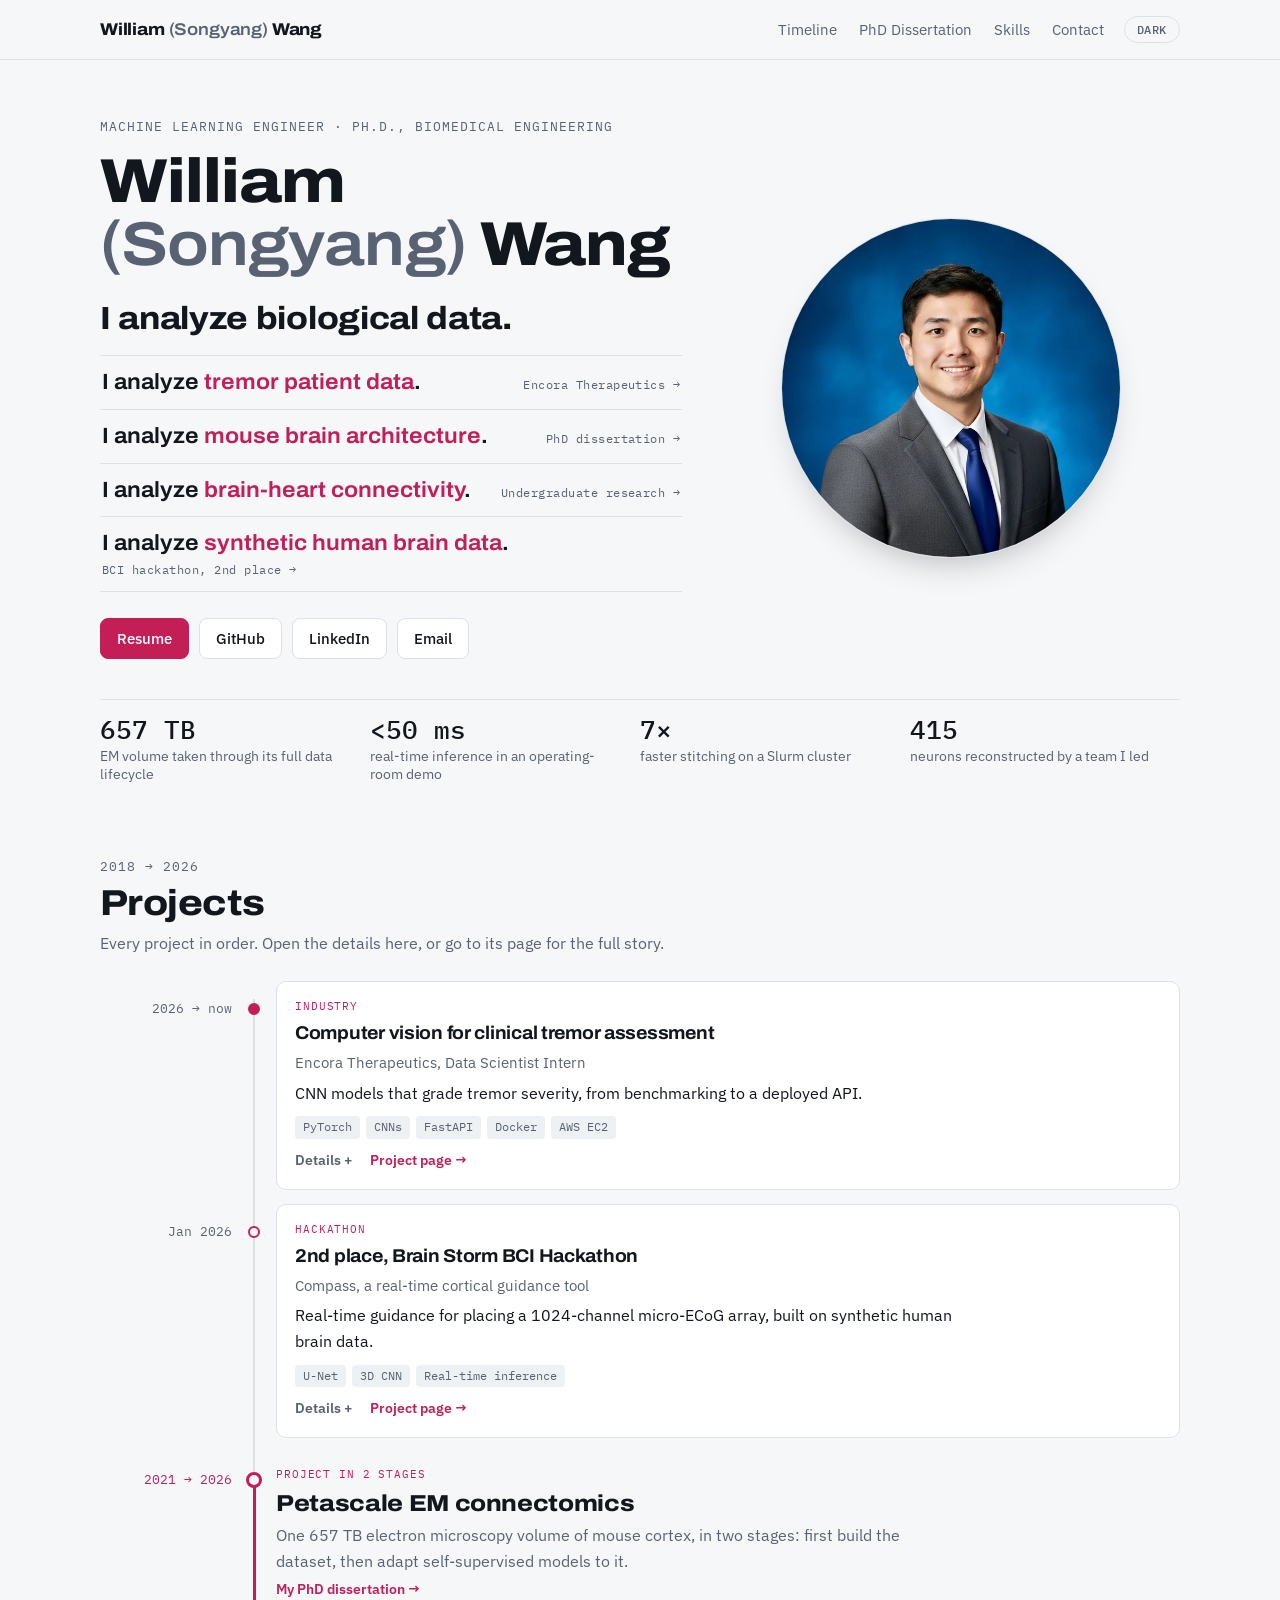
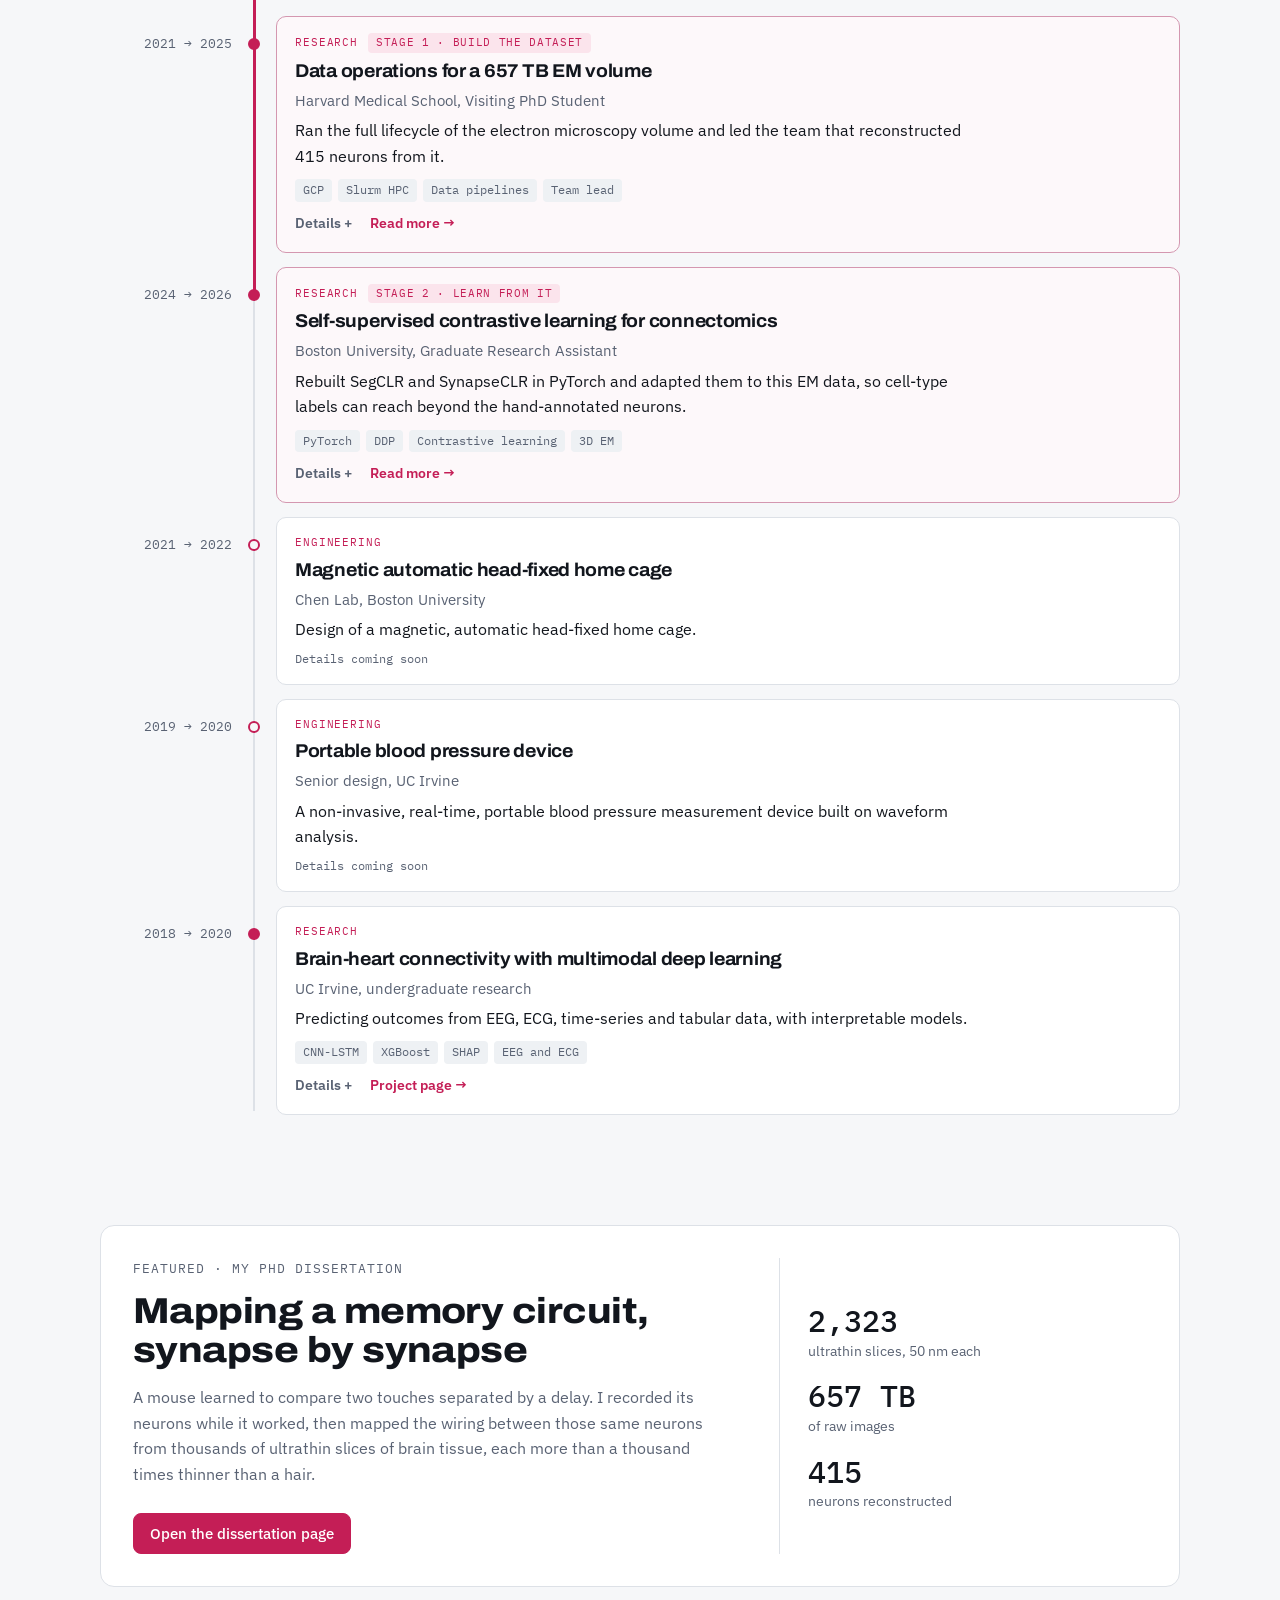
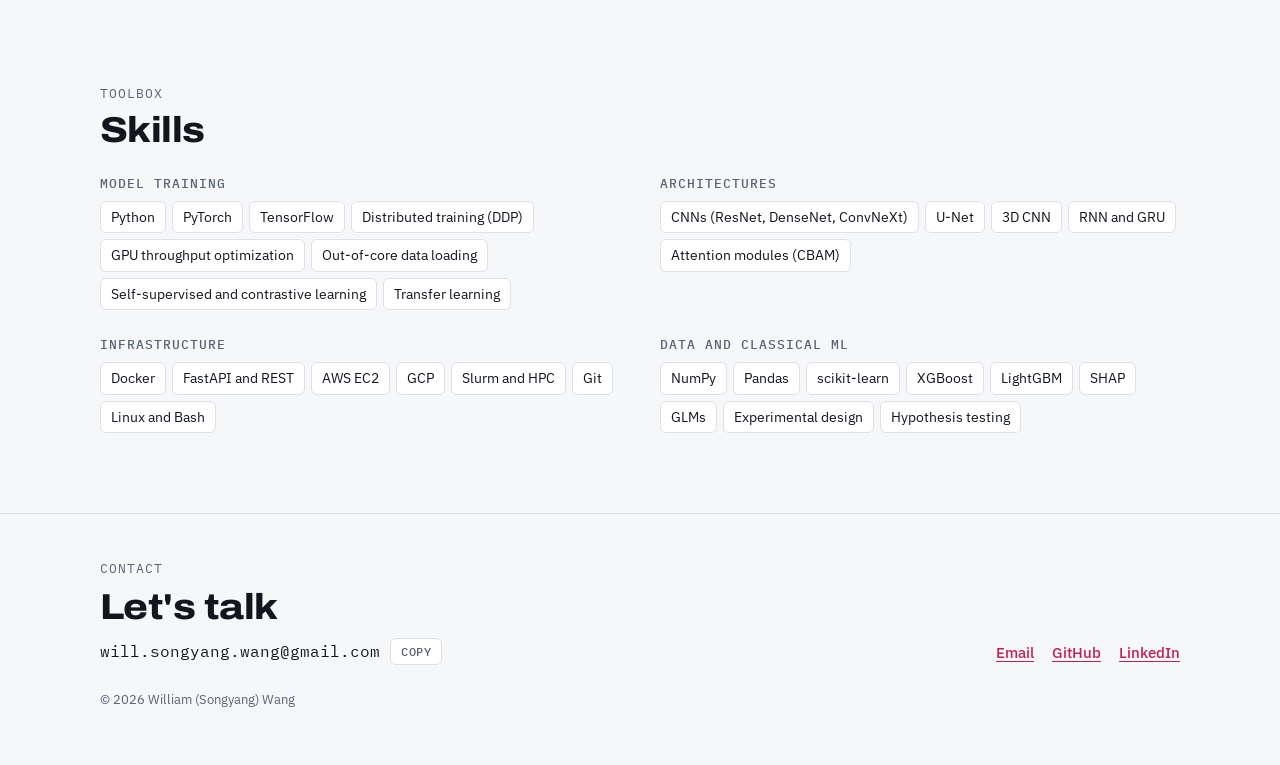
==== index.html @ 46ad692c "Project-first home page with a page for each project Drop education and positions from the timeline," ====
<!DOCTYPE html>
<html lang="en">
<head>
  <meta charset="utf-8">
  <meta name="viewport" content="width=device-width, initial-scale=1, viewport-fit=cover">
  <script async src="https://www.googletagmanager.com/gtag/js?id=G-CWNQJVRGQM"></script>
  <script>window.dataLayer = window.dataLayer || []; function gtag() { dataLayer.push(arguments); } gtag("js", new Date()); gtag("config", "G-CWNQJVRGQM");</script>
  <title>William (Songyang) Wang | Machine Learning Engineer</title>
  <meta name="description" content="Machine learning engineer with a Ph.D. in Biomedical Engineering. I analyze biological data: tremor patient data, mouse brain architecture, brain-heart connectivity and synthetic human brain data.">
  <link rel="canonical" href="https://songyang-w.github.io/">
  <link rel="icon" href="assets/favicon.svg" type="image/svg+xml">
  <meta name="theme-color" content="#f6f7f9" media="(prefers-color-scheme: light)">
  <meta name="theme-color" content="#0c0f14" media="(prefers-color-scheme: dark)">
  <meta property="og:type" content="website">
  <meta property="og:site_name" content="William (Songyang) Wang">
  <meta property="og:title" content="William (Songyang) Wang, Machine Learning Engineer">
  <meta property="og:description" content="I analyze biological data, from tremor patients and mouse brains to brain-heart signals and synthetic human brain recordings.">
  <meta property="og:url" content="https://songyang-w.github.io/">
  <meta property="og:image" content="https://songyang-w.github.io/assets/img/headshot-640.jpg">
  <meta property="og:image:alt" content="Portrait of William (Songyang) Wang">
  <meta name="twitter:card" content="summary">
  <link rel="preconnect" href="https://fonts.googleapis.com">
  <link rel="preconnect" href="https://fonts.gstatic.com" crossorigin>
  <link rel="stylesheet" href="https://fonts.googleapis.com/css2?family=Archivo:wdth,wght@100..125,500..800&family=IBM+Plex+Mono:wght@400;500&family=IBM+Plex+Sans:wght@400;500;600&display=swap">
  <link rel="stylesheet" href="assets/css/site.css">
  <script>try { var t = localStorage.getItem("theme"); if (t) document.documentElement.setAttribute("data-theme", t); } catch (e) {}</script>
</head>
<body>
  <a class="skip" href="#main">Skip to content</a>

  <header class="site-head">
    <div class="inner">
      <a class="logo" href="#top">William <span class="alt">(Songyang)</span> Wang</a>
      <nav class="nav" aria-label="Main">
        <a href="#timeline-section" class="optional">Timeline</a>
        <a href="dissertation/"><span class="long">PhD </span>Dissertation</a>
        <a href="#skills" class="optional">Skills</a>
        <a href="#contact" class="optional-xs">Contact</a>
        <button type="button" class="theme-btn" id="theme-toggle">Dark</button>
      </nav>
    </div>
  </header>

  <main id="main">
    <section class="hero inner" id="top" aria-labelledby="hero-name">
      <div class="hero-text">
        <p class="eyebrow">Machine learning engineer · Ph.D., Biomedical Engineering</p>
        <h1 id="hero-name">William <span class="paren">(Songyang)</span> Wang</h1>
        <p class="lead-in">I analyze biological data.</p>
        <ul class="analyze" aria-label="What I analyze, with a page for each">
          <li><a href="projects/tremor/"><span class="an-line">I analyze <em>tremor patient data</em>.</span><span class="an-where">Encora Therapeutics</span></a></li>
          <li><a href="dissertation/"><span class="an-line">I analyze <em>mouse brain architecture</em>.</span><span class="an-where">PhD dissertation</span></a></li>
          <li><a href="projects/brain-heart/"><span class="an-line">I analyze <em>brain-heart connectivity</em>.</span><span class="an-where">Undergraduate research</span></a></li>
          <li><a href="projects/bci-compass/"><span class="an-line">I analyze <em>synthetic human brain data</em>.</span><span class="an-where">BCI hackathon, 2nd place</span></a></li>
        </ul>
        <div class="actions">
          <a class="btn primary" href="assets/William-Songyang-Wang-Resume.pdf" target="_blank" rel="noopener">Resume</a>
          <a class="btn" href="https://github.com/Songyang-W" target="_blank" rel="noopener">GitHub</a>
          <a class="btn" href="https://www.linkedin.com/in/williamsywang" target="_blank" rel="noopener">LinkedIn</a>
          <a class="btn" href="#contact">Email</a>
        </div>
      </div>
      <figure class="portrait">
        <picture>
          <source type="image/webp" srcset="assets/img/headshot-320.webp 320w, assets/img/headshot-640.webp 640w" sizes="(max-width: 860px) 132px, 340px">
          <img src="assets/img/headshot-640.jpg" srcset="assets/img/headshot-320.jpg 320w, assets/img/headshot-640.jpg 640w" sizes="(max-width: 860px) 132px, 340px" width="640" height="640" alt="Portrait of William (Songyang) Wang">
        </picture>
      </figure>
    </section>

    <section class="stats-band inner" aria-label="Highlights">
      <div class="proof">
        <div><span class="value">657 TB</span><span class="label">EM volume taken through its full data lifecycle</span></div>
        <div><span class="value">&lt;50 ms</span><span class="label">real-time inference in an operating-room demo</span></div>
        <div><span class="value">7×</span><span class="label">faster stitching on a Slurm cluster</span></div>
        <div><span class="value">415</span><span class="label">neurons reconstructed by a team I led</span></div>
      </div>
    </section>

    <section class="band inner" id="timeline-section" aria-labelledby="timeline-title">
      <div class="section-head">
        <p class="eyebrow">2018 → 2026</p>
        <h2 id="timeline-title">Projects</h2>
        <p>Every project in order. Open the details here, or go to its page for the full story.</p>
      </div>
      <ol class="tl" id="timeline"></ol>
      <noscript><p>The timeline needs JavaScript. My <a href="assets/William-Songyang-Wang-Resume.pdf">resume</a> has the same information.</p></noscript>
    </section>

    <section class="band inner" id="featured" aria-labelledby="featured-title">
      <div class="feature">
        <div class="feature-text">
          <p class="eyebrow">Featured · My PhD dissertation</p>
          <h2 id="featured-title">Mapping a memory circuit, synapse by synapse</h2>
          <p>A mouse learned to compare two touches separated by a delay. I recorded its neurons while it worked, then mapped the wiring between those same neurons from thousands of ultrathin slices of brain tissue, each more than a thousand times thinner than a hair.</p>
          <div class="actions">
            <a class="btn primary" href="dissertation/">Open the dissertation page</a>
          </div>
        </div>
        <div class="feature-stats">
          <p><b>2,323</b>ultrathin slices, 50 nm each</p>
          <p><b>657 TB</b>of raw images</p>
          <p><b>415</b>neurons reconstructed</p>
        </div>
      </div>
    </section>

    <section class="band inner" id="skills" aria-labelledby="skills-title">
      <div class="section-head">
        <p class="eyebrow">Toolbox</p>
        <h2 id="skills-title">Skills</h2>
      </div>
      <div class="skills">
        <div>
          <h3>Model training</h3>
          <ul>
            <li>Python</li><li>PyTorch</li><li>TensorFlow</li><li>Distributed training (DDP)</li><li>GPU throughput optimization</li>
            <li>Out-of-core data loading</li><li>Self-supervised and contrastive learning</li><li>Transfer learning</li>
          </ul>
        </div>
        <div>
          <h3>Architectures</h3>
          <ul>
            <li>CNNs (ResNet, DenseNet, ConvNeXt)</li><li>U-Net</li><li>3D CNN</li><li>RNN and GRU</li><li>Attention modules (CBAM)</li>
          </ul>
        </div>
        <div>
          <h3>Infrastructure</h3>
          <ul>
            <li>Docker</li><li>FastAPI and REST</li><li>AWS EC2</li><li>GCP</li><li>Slurm and HPC</li><li>Git</li><li>Linux and Bash</li>
          </ul>
        </div>
        <div>
          <h3>Data and classical ML</h3>
          <ul>
            <li>NumPy</li><li>Pandas</li><li>scikit-learn</li><li>XGBoost</li><li>LightGBM</li><li>SHAP</li><li>GLMs</li>
            <li>Experimental design</li><li>Hypothesis testing</li>
          </ul>
        </div>
      </div>
    </section>
  </main>

  <footer class="site-foot" id="contact">
    <div class="inner">
      <div class="contact">
        <p class="eyebrow">Contact</p>
        <h2>Let's talk</h2>
        <div class="email-row">
          <span class="email" id="email-address">will.songyang.wang@gmail.com</span>
          <button type="button" class="copy-btn" data-copy="email-address">Copy</button>
          <span class="sr-only" role="status" id="copy-status"></span>
        </div>
      </div>
      <div class="foot-links">
        <a href="mailto:will.songyang.wang@gmail.com">Email</a>
        <a href="https://github.com/Songyang-W" target="_blank" rel="noopener">GitHub</a>
        <a href="https://www.linkedin.com/in/williamsywang" target="_blank" rel="noopener">LinkedIn</a>
      </div>
      <p class="fine">© 2026 William (Songyang) Wang</p>
    </div>
  </footer>

  <script src="data/timeline.js"></script>
  <script src="assets/js/site.js"></script>
  <script src="assets/js/timeline.js"></script>
</body>
</html>
---- assets/css/site.css ----
/* Layout: left-aligned hero (headshot on the home page, a live neuron on the dissertation page), a two-lane
   timeline on a central year axis (where I studied and worked | what I built), then featured work, skills and
   contact. One accent: the red of the RCaMP calcium indicator used in the dissertation. Light by default. */
:root {
  --bg: #f6f7f9;
  --surface: #ffffff;
  --surface-2: #eef1f4;
  --ink: #12161d;
  --muted: #596273;
  --line: #dde1e7;
  --accent: #c41e56;
  --on-accent: #ffffff;
  --accent-soft: #fbe4ec;
  --bar: #848f9e;
  --f-display: "Archivo", "Helvetica Neue", Arial, sans-serif;
  --f-body: "IBM Plex Sans", "Segoe UI", Roboto, Arial, sans-serif;
  --f-mono: "IBM Plex Mono", ui-monospace, Menlo, Consolas, monospace;
  --maxw: 1120px;
  --radius: 10px;
}
@media (prefers-color-scheme: dark) {
  :root:not([data-theme="light"]) {
    --bg: #0c0f14; --surface: #141921; --surface-2: #1b212a; --ink: #e6e9ee; --muted: #9aa3b0;
    --line: #262d37; --accent: #ff5a8c; --on-accent: #16070d; --accent-soft: #3a1424; --bar: #5d6878;
    color-scheme: dark;
  }
}
:root[data-theme="dark"] {
  --bg: #0c0f14; --surface: #141921; --surface-2: #1b212a; --ink: #e6e9ee; --muted: #9aa3b0;
  --line: #262d37; --accent: #ff5a8c; --on-accent: #16070d; --accent-soft: #3a1424; --bar: #5d6878;
  color-scheme: dark;
}

*, *::before, *::after { box-sizing: border-box; }
html { scroll-behavior: smooth; }
@media (prefers-reduced-motion: reduce) { html { scroll-behavior: auto; } }
body {
  margin: 0; background: var(--bg); color: var(--ink);
  font-family: var(--f-body); font-size: 16px; line-height: 1.6;
  -webkit-font-smoothing: antialiased;
}
body::before {
  content: ""; position: fixed; inset: 0 0 auto; height: env(safe-area-inset-top, 0px);
  background: var(--bg); z-index: 11;
}
img { max-width: 100%; }
a { color: var(--accent); text-underline-offset: 3px; }
:focus-visible { outline: 2px solid var(--accent); outline-offset: 3px; border-radius: 4px; }
[hidden] { display: none !important; }

.inner {
  max-width: var(--maxw); margin: 0 auto;
  padding-left: max(20px, env(safe-area-inset-left, 0px));
  padding-right: max(20px, env(safe-area-inset-right, 0px));
}
.skip { position: absolute; left: -9999px; top: 0; }
.skip:focus { left: 16px; top: 16px; z-index: 30; background: var(--surface); padding: 8px 12px; border-radius: 6px; }
.sr-only { position: absolute; width: 1px; height: 1px; padding: 0; margin: -1px; overflow: hidden; clip: rect(0 0 0 0); white-space: nowrap; border: 0; }

/* type */
.eyebrow {
  font-family: var(--f-mono); font-size: 12.5px; letter-spacing: 0.08em;
  text-transform: uppercase; color: var(--muted); margin: 0;
}
h1, h2, h3, h4 { font-family: var(--f-display); font-stretch: 112%; letter-spacing: -0.015em; text-wrap: balance; margin: 0; }
h1 { font-size: clamp(38px, 6.2vw, 62px); line-height: 1.02; font-weight: 800; }
h1 .paren { color: var(--muted); font-weight: 650; }
h2 { font-size: clamp(26px, 3.6vw, 36px); font-weight: 780; line-height: 1.1; }
p { margin: 0; }

/* header */
.site-head {
  position: sticky; top: env(safe-area-inset-top, 0px); z-index: 10;
  background: var(--bg);
  background: color-mix(in srgb, var(--bg) 88%, transparent);
  -webkit-backdrop-filter: blur(8px); backdrop-filter: blur(8px);
  border-bottom: 1px solid var(--line);
}
.site-head .inner { display: flex; align-items: center; justify-content: space-between; gap: 16px; padding-block: 12px; }
.logo {
  font-family: var(--f-display); font-weight: 760; font-stretch: 110%; font-size: 17px;
  color: var(--ink); text-decoration: none; letter-spacing: -0.01em; white-space: nowrap;
}
.logo .alt { color: var(--muted); font-weight: 600; }
.nav { display: flex; align-items: center; gap: 2px; }
.nav a { color: var(--muted); text-decoration: none; font-size: 14.5px; padding: 6px 10px; border-radius: 6px; white-space: nowrap; }
.nav a:hover { color: var(--ink); background: var(--surface-2); }
.nav a[aria-current="page"] { color: var(--ink); font-weight: 600; }
.theme-btn {
  font: 500 12px var(--f-mono); letter-spacing: 0.05em; text-transform: uppercase;
  color: var(--muted); background: transparent; border: 1px solid var(--line);
  border-radius: 999px; padding: 5px 12px; margin-left: 8px; cursor: pointer;
}
.theme-btn:hover { color: var(--ink); border-color: var(--muted); }
@media (max-width: 760px) {
  .nav a.optional, .logo .alt { display: none; }
}
@media (max-width: 480px) {
  .site-head .inner { gap: 8px; }
  .logo { font-size: 15px; }
  .nav a { padding: 6px 6px; }
  .nav .long { display: none; }
  .theme-btn { margin-left: 4px; padding: 5px 8px; }
}
@media (max-width: 400px) {
  .nav a.optional-xs { display: none; }
}

/* hero */
.hero {
  display: grid; grid-template-columns: minmax(0, 1.12fr) minmax(0, 0.88fr);
  gap: 40px; align-items: center; padding-block: 56px 32px;
}
.hero-text { display: flex; flex-direction: column; gap: 14px; min-width: 0; }
.pitch { font-size: clamp(17px, 2vw, 19.5px); color: var(--muted); max-width: 46ch; margin-top: 4px; }
.official { font-size: 15px; color: var(--muted); max-width: 60ch; border-left: 2px solid var(--line); padding-left: 12px; }
.official em { color: var(--ink); font-style: italic; }
.actions { display: flex; flex-wrap: wrap; gap: 10px; margin-top: 12px; align-items: center; }
.btn {
  display: inline-flex; align-items: center; gap: 8px; font: 500 15px var(--f-body);
  text-decoration: none; padding: 10px 16px; border-radius: 8px; cursor: pointer;
  border: 1px solid var(--line); color: var(--ink); background: var(--surface);
}
.btn:hover { border-color: var(--ink); }
.btn.primary { background: var(--accent); border-color: var(--accent); color: var(--on-accent); }
.btn.primary:hover { filter: brightness(1.06); }
.proof {
  display: grid; grid-template-columns: repeat(4, minmax(0, 1fr));
  margin-top: 26px; border-top: 1px solid var(--line);
}
.proof div { padding: 14px 14px 0 0; display: flex; flex-direction: column; gap: 2px; }
.proof .value { font-family: var(--f-mono); font-size: 26px; font-weight: 500; font-variant-numeric: tabular-nums; line-height: 1.2; white-space: nowrap; }
.proof .label { font-size: 13.5px; color: var(--muted); line-height: 1.35; }
@media (max-width: 560px), (min-width: 861px) and (max-width: 1000px) {
  .proof { grid-template-columns: repeat(2, minmax(0, 1fr)); row-gap: 6px; }
}

.portrait { margin: 0; justify-self: center; width: min(100%, 340px); }
.portrait img {
  display: block; width: 100%; height: auto; aspect-ratio: 1; object-fit: cover; border-radius: 50%;
  border: 1px solid var(--line); box-shadow: 0 18px 40px -24px rgb(18 22 29 / 0.45);
}

.hero-visual { margin: 0; min-width: 0; position: relative; }
.hero-visual canvas {
  display: block; width: 100%; aspect-ratio: 4 / 5; max-height: 560px;
  cursor: grab; touch-action: pan-y; border-radius: var(--radius);
}
.hero-visual canvas:active { cursor: grabbing; }
.hero-visual figcaption { font-family: var(--f-mono); font-size: 12px; color: var(--muted); margin-top: 6px; }
.motion-btn {
  position: absolute; top: 8px; right: 8px; font: 500 11.5px var(--f-mono); letter-spacing: 0.05em; text-transform: uppercase;
  color: var(--muted); background: var(--surface); border: 1px solid var(--line); border-radius: 999px; padding: 4px 10px; cursor: pointer;
}
.motion-btn:hover { color: var(--ink); border-color: var(--muted); }

@media (max-width: 860px) {
  .hero { grid-template-columns: minmax(0, 1fr); padding-block: 28px 16px; gap: 16px; }
  .portrait { order: -1; justify-self: start; width: 132px; }
  .hero-visual canvas { aspect-ratio: 16 / 11; max-height: 340px; }
}

/* sections */
.band { padding-block: 48px; }
section { scroll-margin-top: 72px; }
.section-head { display: flex; flex-direction: column; gap: 8px; margin-bottom: 24px; }
.section-head p:not(.eyebrow) { color: var(--muted); max-width: 64ch; }
.soon { font-family: var(--f-mono); font-size: 11px; padding: 2px 9px; border-radius: 999px; background: var(--accent-soft); color: var(--accent); white-space: nowrap; }

/* project timeline: year column, rail, cards */
.tl { list-style: none; margin: 8px 0 0; padding: 0; position: relative; }
.tl::before { content: ""; position: absolute; left: 154px; top: 18px; bottom: 18px; width: 2px; margin-left: -1px; background: var(--line); }
.tl-item { display: grid; grid-template-columns: 132px 28px minmax(0, 1fr); column-gap: 8px; }
.tl-when { font-family: var(--f-mono); font-size: 13px; color: var(--muted); text-align: right; padding-top: 18px; white-space: nowrap; font-variant-numeric: tabular-nums; }
.tl-rail { position: relative; }
.tl-node { position: absolute; z-index: 1; left: 50%; top: 22px; width: 12px; height: 12px; margin-left: -6px; border-radius: 50%; background: var(--bg); border: 2px solid var(--accent); }
.tl-item[data-cat="research"] .tl-node, .tl-item[data-cat="industry"] .tl-node { background: var(--accent); }
.tl-card { background: var(--surface); border: 1px solid var(--line); border-radius: var(--radius); padding: 16px 18px; margin-bottom: 14px; display: flex; flex-direction: column; gap: 6px; min-width: 0; }
.tl-top { display: flex; flex-wrap: wrap; align-items: baseline; gap: 4px 10px; }
.tl-cat { font-family: var(--f-mono); font-size: 11px; letter-spacing: 0.08em; text-transform: uppercase; color: var(--accent); }
.tl-title { font-size: 18.5px; font-weight: 700; font-stretch: 105%; line-height: 1.3; }
.tl-title a, .tl-group-body h3 a { color: inherit; text-decoration: none; }
.tl-title a:hover, .tl-group-body h3 a:hover { color: var(--accent); text-decoration: underline; }
.tl-org { color: var(--muted); font-size: 14.5px; }
.tl-sum { max-width: 68ch; }
.tags { display: flex; flex-wrap: wrap; gap: 6px; margin: 4px 0 0; padding: 0; list-style: none; }
.tags li { font-family: var(--f-mono); font-size: 11.5px; padding: 2px 8px; border-radius: 4px; background: var(--surface-2); color: var(--muted); }
.tl-actions { display: flex; flex-wrap: wrap; align-items: center; gap: 6px 18px; margin-top: 2px; }
.tl-more { font: 600 13.5px var(--f-body); color: var(--muted); background: none; border: 0; padding: 4px 0; cursor: pointer; }
.tl-more:hover { color: var(--ink); }
.tl-more::after { content: " +"; }
.tl-more[aria-expanded="true"]::after { content: " −"; }
.tl-page { font: 600 13.5px var(--f-body); color: var(--accent); text-decoration: none; }
.tl-page::after { content: " →"; }
.tl-page:hover { text-decoration: underline; }
.tl-details { border-top: 1px solid var(--line); margin-top: 4px; padding-top: 12px; }
.tl-details ul { margin: 0; padding-left: 18px; display: flex; flex-direction: column; gap: 6px; font-size: 15px; max-width: 72ch; }
.tl-draft { font-family: var(--f-mono); font-size: 12px; color: var(--muted); }

/* a project told in stages: heading row, accent rail through its stages, tinted stage cards */
.tl-group-head .tl-when { color: var(--accent); }
.tl-item .tl-node.is-group { width: 16px; height: 16px; margin-left: -8px; top: 20px; background: var(--bg); border: 3px solid var(--accent); }
.tl-group-head .tl-rail::before, .tl-item.in-group .tl-rail::before {
  content: ""; position: absolute; left: 50%; top: 0; bottom: 0; width: 3px; margin-left: -1.5px; background: var(--accent);
}
.tl-group-head .tl-rail::before { top: 28px; }
.tl-item.group-last .tl-rail::before { bottom: calc(100% - 28px); }
.tl-group-body { display: flex; flex-direction: column; gap: 6px; padding-block: 14px 18px; min-width: 0; }
.tl-group-body h3 { font-size: 23px; font-weight: 780; line-height: 1.2; }
.tl-group-body p { color: var(--muted); max-width: 64ch; }
.tl-group-body .tl-page { align-self: flex-start; }
.tl-item.in-group .tl-card {
  border-color: var(--accent);
  border-color: color-mix(in srgb, var(--accent) 38%, var(--line));
  background: color-mix(in srgb, var(--accent) 3%, var(--surface));
}
.tl-stage { font-family: var(--f-mono); font-size: 11px; letter-spacing: 0.06em; text-transform: uppercase; color: var(--accent); background: var(--accent-soft); padding: 1px 8px; border-radius: 4px; }

@media (max-width: 640px) {
  .tl::before { left: 10px; }
  .tl .tl-item { grid-template-columns: 20px minmax(0, 1fr); column-gap: 12px; }
  .tl-when { grid-column: 2; grid-row: 1; text-align: left; padding-top: 0; }
  .tl-rail { grid-column: 1; grid-row: 1 / span 2; }
  .tl-card, .tl-body { grid-column: 2; grid-row: 2; margin-top: 6px; }
  .tl-node { top: 5px; }
  .tl-item .tl-node.is-group { top: 3px; }
  .tl-group-head .tl-rail::before { top: 11px; }
  .tl-item.group-last .tl-rail::before { bottom: calc(100% - 11px); }
  .tl-group-body { padding-top: 0; }
}

/* featured card */
.feature {
  display: grid; grid-template-columns: minmax(0, 1.25fr) minmax(0, 0.75fr); gap: 32px;
  background: var(--surface); border: 1px solid var(--line); border-radius: 14px; padding: 32px;
}
.feature-text { display: flex; flex-direction: column; gap: 14px; min-width: 0; }
.feature-text p:not(.eyebrow) { color: var(--muted); max-width: 58ch; }
.feature-stats { display: flex; flex-direction: column; justify-content: center; gap: 16px; border-left: 1px solid var(--line); padding-left: 28px; }
.feature-stats p { color: var(--muted); font-size: 14px; line-height: 1.35; }
.feature-stats b { display: block; font-family: var(--f-mono); font-size: 30px; font-weight: 500; color: var(--ink); font-variant-numeric: tabular-nums; }
@media (max-width: 760px) {
  .feature { grid-template-columns: minmax(0, 1fr); padding: 22px; gap: 20px; }
  .feature-stats { border-left: 0; padding-left: 0; border-top: 1px solid var(--line); padding-top: 18px; flex-direction: row; flex-wrap: wrap; gap: 16px 28px; }
}

/* skills */
.skills { display: grid; grid-template-columns: repeat(2, minmax(0, 1fr)); gap: 26px 40px; }
.skills h3 { font: 500 12.5px var(--f-mono); letter-spacing: 0.08em; text-transform: uppercase; color: var(--muted); margin-bottom: 10px; }
.skills ul { list-style: none; padding: 0; margin: 0; display: flex; flex-wrap: wrap; gap: 6px; }
.skills li { font-size: 14px; padding: 4px 10px; border: 1px solid var(--line); border-radius: 6px; background: var(--surface); }
@media (max-width: 700px) { .skills { grid-template-columns: minmax(0, 1fr); } }

/* dissertation page */
.prose { display: flex; flex-direction: column; gap: 14px; max-width: 68ch; }
.prose p { color: var(--ink); }
.ladder { background: var(--surface); border: 1px solid var(--line); border-radius: var(--radius); padding: 20px; display: flex; flex-direction: column; gap: 10px; margin: 24px 0 0; }
.rung { display: grid; grid-template-columns: 150px minmax(0, 1fr) 112px; gap: 12px; align-items: center; font-size: 14.5px; }
.rung .lab { line-height: 1.25; }
.rung .lab small { display: block; color: var(--muted); font-size: 12px; }
.track { height: 12px; background: var(--bg); border-radius: 3px; position: relative; overflow: hidden; }
.fill { position: absolute; inset: 0 auto 0 0; background: var(--bar); border-radius: 3px; }
.rung.mapped .fill { background: var(--accent); }
.rung .val { font-family: var(--f-mono); font-size: 13px; text-align: right; font-variant-numeric: tabular-nums; }
.axis { display: grid; grid-template-columns: 150px minmax(0, 1fr) 112px; gap: 12px; font-family: var(--f-mono); font-size: 11px; color: var(--muted); }
.axis .ticks { position: relative; height: 15px; }
.axis .ticks span { position: absolute; top: 0; transform: translateX(-50%); white-space: nowrap; }
.axis .ticks span:first-child { transform: none; }
.axis .ticks span:last-child { transform: translateX(-100%); }
.ladder-note { font-size: 13.5px; color: var(--muted); }
.ladder-note b { color: var(--accent); font-weight: 600; }
@media (max-width: 560px) {
  .rung, .axis { grid-template-columns: 92px minmax(0, 1fr) 80px; gap: 8px; font-size: 13px; }
  .axis { font-size: 11px; }
  .axis .ticks .minor { display: none; }
}
.compare { display: grid; grid-template-columns: repeat(2, minmax(0, 1fr)); gap: 12px; margin-top: 12px; }
.compare div { background: var(--surface); border: 1px solid var(--line); border-radius: var(--radius); padding: 16px 18px; display: flex; flex-direction: column; gap: 6px; }
.compare div.mine { border-color: var(--accent); }
.compare h3 { font-size: 17px; }
.compare p { color: var(--muted); font-size: 15px; }
@media (max-width: 700px) { .compare { grid-template-columns: minmax(0, 1fr); } }
.nums { display: grid; grid-template-columns: repeat(3, minmax(0, 1fr)); gap: 1px; background: var(--line); border: 1px solid var(--line); border-radius: var(--radius); overflow: hidden; }
.nums div { background: var(--surface); padding: 18px 20px; display: flex; flex-direction: column; gap: 4px; }
.nums b { font-family: var(--f-mono); font-size: 28px; font-weight: 500; font-variant-numeric: tabular-nums; line-height: 1.15; }
.nums span { font-size: 14px; color: var(--muted); line-height: 1.4; }
@media (max-width: 700px) { .nums { grid-template-columns: repeat(2, minmax(0, 1fr)); } }
.parts { display: grid; grid-template-columns: repeat(3, minmax(0, 1fr)); gap: 14px; }
.parts article { background: var(--surface); border: 1px solid var(--line); border-radius: var(--radius); padding: 20px; display: flex; flex-direction: column; gap: 10px; min-width: 0; }
.parts .step { font: 500 12px var(--f-mono); color: var(--accent); letter-spacing: 0.06em; text-transform: uppercase; }
.parts h3 { font-size: 20px; }
.parts p { color: var(--muted); font-size: 15px; }
.parts .soon { align-self: flex-start; margin-top: auto; }
@media (max-width: 860px) { .parts { grid-template-columns: minmax(0, 1fr); } }
.sources { font-size: 12.5px; color: var(--muted); margin-top: 14px; }
.cite { font-family: var(--f-mono); font-size: 13.5px; background: var(--surface); border: 1px solid var(--line); border-radius: var(--radius); padding: 14px 16px; overflow-wrap: anywhere; }

/* home hero: what I analyze, each line leads to its project page */
.lead-in { font-family: var(--f-display); font-stretch: 110%; font-weight: 760; font-size: clamp(24px, 3.2vw, 32px); line-height: 1.15; letter-spacing: -0.01em; margin-top: 10px; }
.analyze { list-style: none; margin: 4px 0 0; padding: 0; border-top: 1px solid var(--line); }
.analyze a {
  display: flex; flex-wrap: wrap; align-items: baseline; justify-content: space-between; gap: 2px 16px;
  padding: 12px 2px; border-bottom: 1px solid var(--line); color: var(--ink); text-decoration: none;
}
.an-line { font-family: var(--f-display); font-stretch: 106%; font-weight: 650; font-size: clamp(18px, 2.2vw, 22px); line-height: 1.3; }
.an-line em { font-style: normal; color: var(--accent); }
.an-where { font-family: var(--f-mono); font-size: 12px; letter-spacing: 0.04em; color: var(--muted); white-space: nowrap; }
.an-where::after { content: "\00a0→"; display: inline-block; transition: transform 0.15s ease; }
.analyze a:hover .an-line { text-decoration: underline; text-decoration-color: var(--accent); text-underline-offset: 4px; }
.analyze a:hover .an-where { color: var(--accent); }
.analyze a:hover .an-where::after { transform: translateX(3px); }
@media (prefers-reduced-motion: reduce) { .an-where::after { transition: none; } }
.stats-band { padding-block: 8px 24px; }
.stats-band .proof { margin-top: 0; }

/* project pages */
.crumbs { font-family: var(--f-mono); font-size: 12.5px; color: var(--muted); }
.crumbs a { color: var(--muted); }
.project-hero { display: flex; flex-direction: column; gap: 14px; padding-block: 48px 8px; }
.project-hero > * { max-width: 860px; }
.project-hero h1 { font-size: clamp(32px, 5vw, 50px); line-height: 1.06; }
.facts { display: grid; grid-template-columns: repeat(4, minmax(0, 1fr)); gap: 1px; background: var(--line); border: 1px solid var(--line); border-radius: var(--radius); overflow: hidden; margin: 10px 0 0; }
.facts div { background: var(--surface); padding: 14px 16px; display: flex; flex-direction: column; gap: 2px; min-width: 0; }
.facts dt { font: 500 11.5px var(--f-mono); letter-spacing: 0.08em; text-transform: uppercase; color: var(--muted); }
.facts dd { margin: 0; font-size: 15px; font-weight: 500; }
@media (max-width: 760px) { .facts { grid-template-columns: repeat(2, minmax(0, 1fr)); } }
.built { list-style: none; margin: 0; padding: 0; display: grid; grid-template-columns: repeat(2, minmax(0, 1fr)); gap: 12px; }
.built li { background: var(--surface); border: 1px solid var(--line); border-radius: var(--radius); padding: 16px 18px; display: flex; flex-direction: column; gap: 6px; min-width: 0; }
.built h3 { font-size: 17px; font-stretch: 105%; }
.built p { color: var(--muted); font-size: 15px; }
@media (max-width: 760px) { .built { grid-template-columns: minmax(0, 1fr); } }
.more-work { list-style: none; margin: 0; padding: 0; display: grid; grid-template-columns: repeat(3, minmax(0, 1fr)); gap: 12px; }
.more-work a { height: 100%; display: flex; flex-direction: column; justify-content: space-between; gap: 10px; background: var(--surface); border: 1px solid var(--line); border-radius: var(--radius); padding: 16px 18px; color: var(--ink); text-decoration: none; }
.more-work a:hover { border-color: var(--accent); }
.more-work .an-line { font-size: 18px; }
@media (max-width: 860px) { .more-work { grid-template-columns: minmax(0, 1fr); } }
.stage-cards { display: grid; grid-template-columns: repeat(2, minmax(0, 1fr)); gap: 14px; }
.stage-cards article { background: var(--surface); border: 1px solid var(--line); border-radius: var(--radius); padding: 18px 20px; display: flex; flex-direction: column; gap: 8px; min-width: 0; scroll-margin-top: 80px; }
.stage-cards h3 { font-size: 20px; }
.stage-cards .tl-org { margin-top: -2px; }
.stage-cards ul { margin: 4px 0 0; padding-left: 18px; display: flex; flex-direction: column; gap: 6px; font-size: 15px; }
.stage-cards article:target { border-color: var(--accent); box-shadow: 0 0 0 3px var(--accent-soft); }
@media (max-width: 860px) { .stage-cards { grid-template-columns: minmax(0, 1fr); } }

/* footer */
.site-foot { border-top: 1px solid var(--line); margin-top: 32px; }
.site-foot .inner { padding-block: 44px 56px; display: flex; flex-wrap: wrap; justify-content: space-between; align-items: flex-end; gap: 24px; }
.contact { display: flex; flex-direction: column; gap: 10px; min-width: 0; }
.email-row { display: flex; flex-wrap: wrap; align-items: center; gap: 10px; }
.email { font-family: var(--f-mono); font-size: 15.5px; overflow-wrap: anywhere; -webkit-user-select: all; user-select: all; }
.copy-btn {
  font: 500 12px var(--f-mono); letter-spacing: 0.05em; text-transform: uppercase; cursor: pointer;
  border: 1px solid var(--line); background: var(--surface); color: var(--muted); padding: 5px 10px; border-radius: 6px;
}
.foot-links { display: flex; flex-wrap: wrap; gap: 18px; font-size: 14.5px; font-weight: 500; }
.fine { width: 100%; font-size: 12.5px; color: var(--muted); }
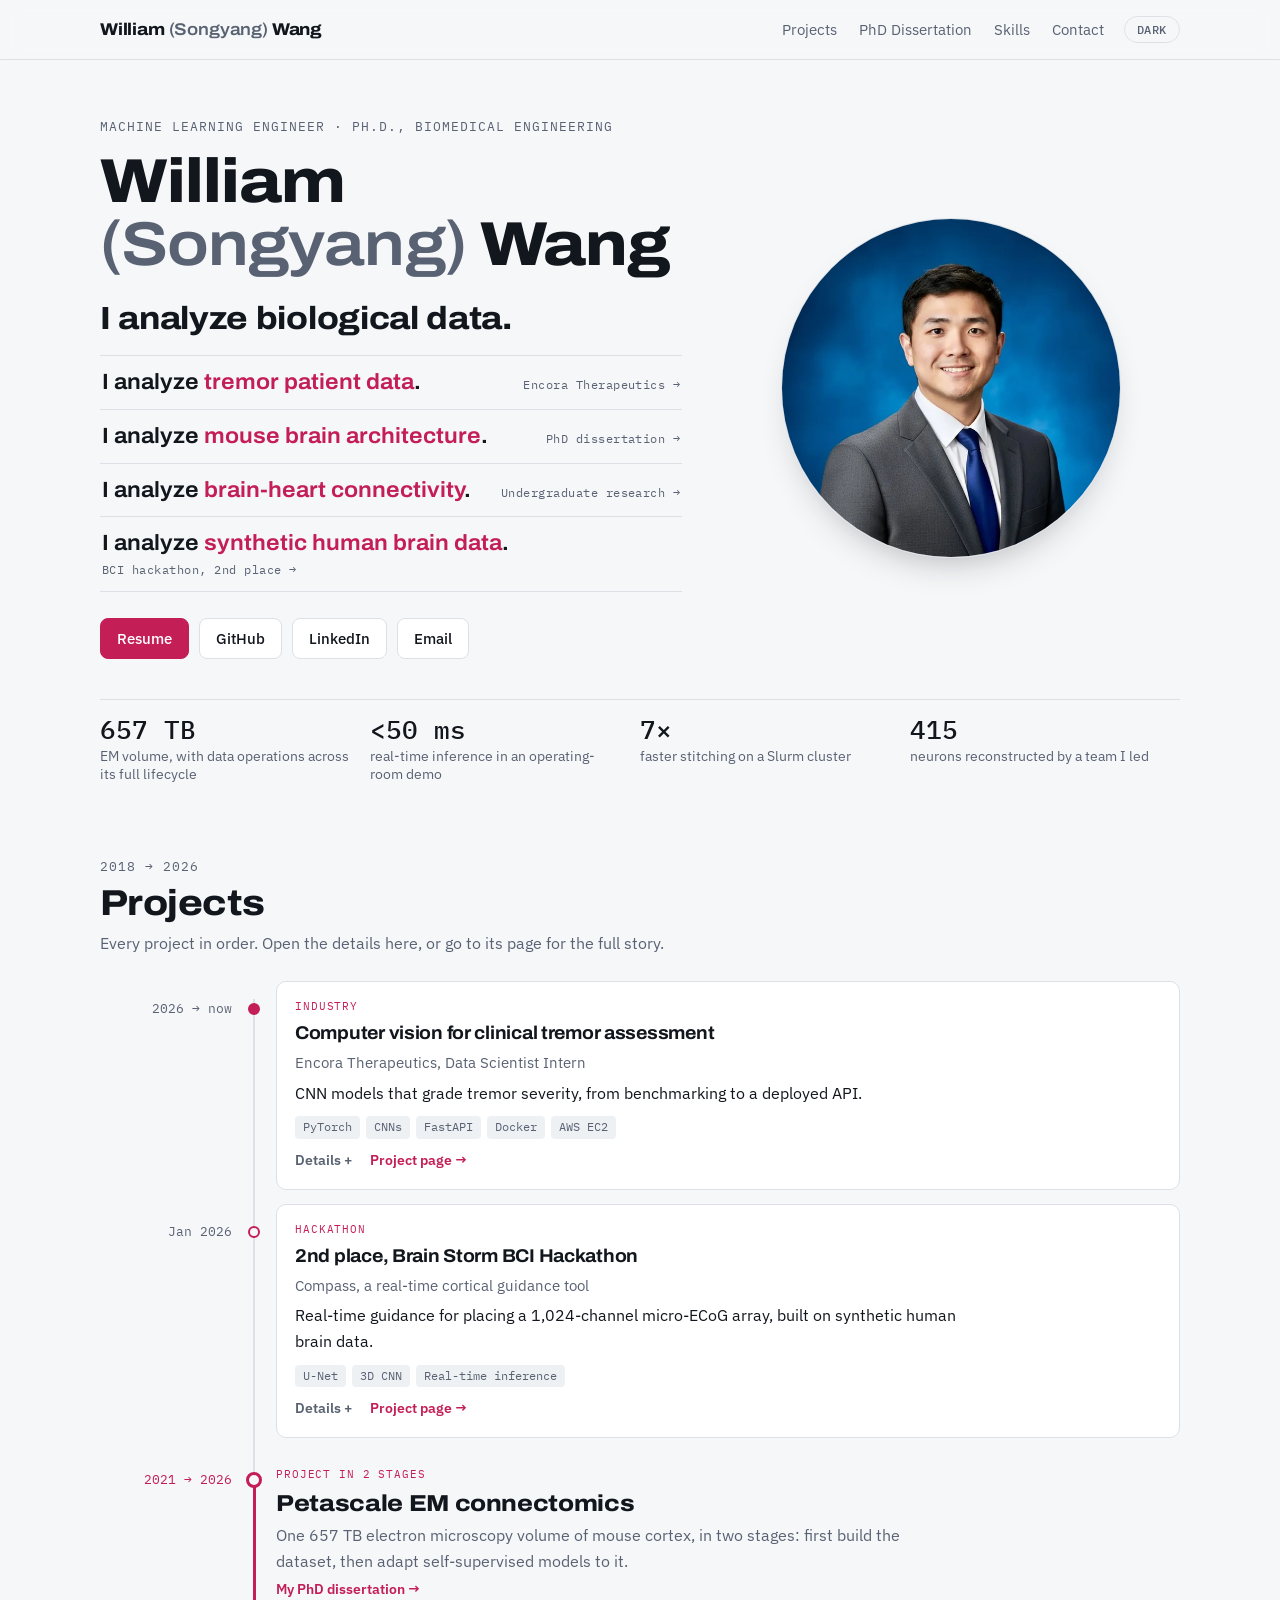
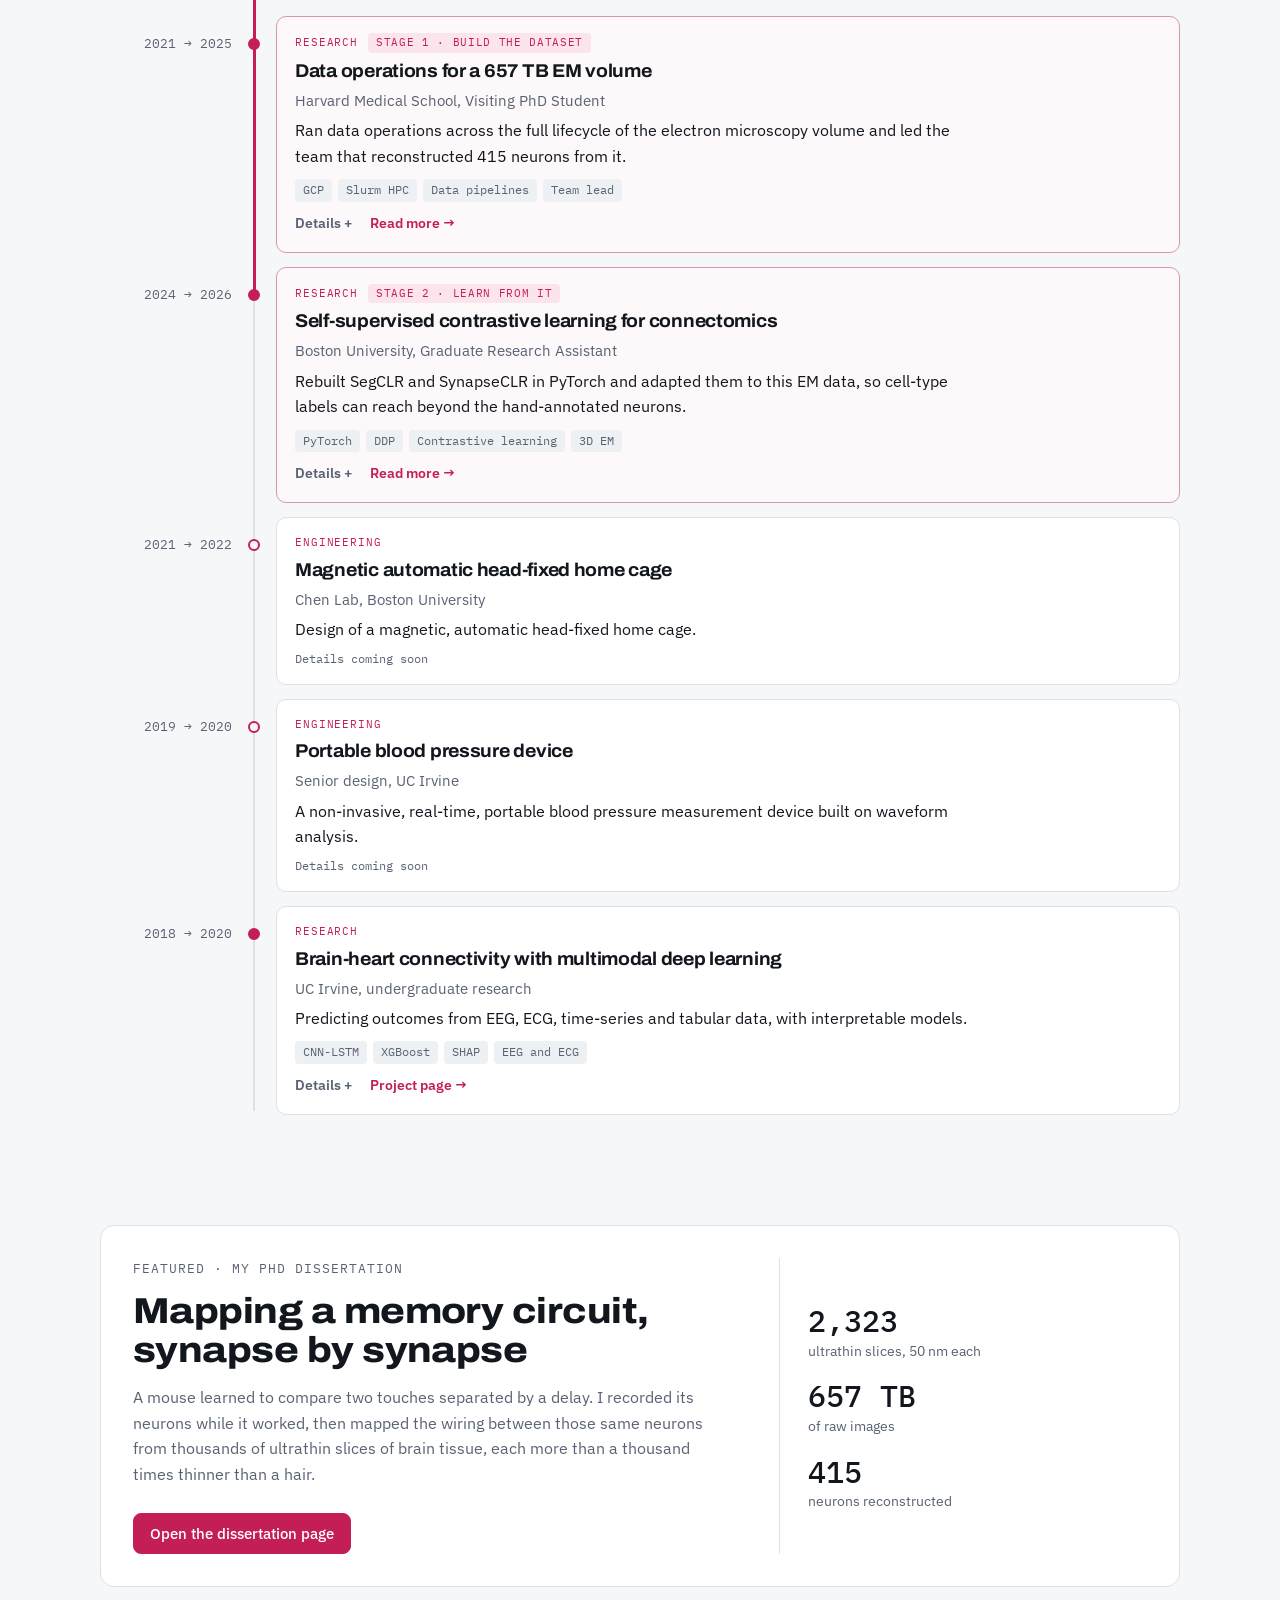
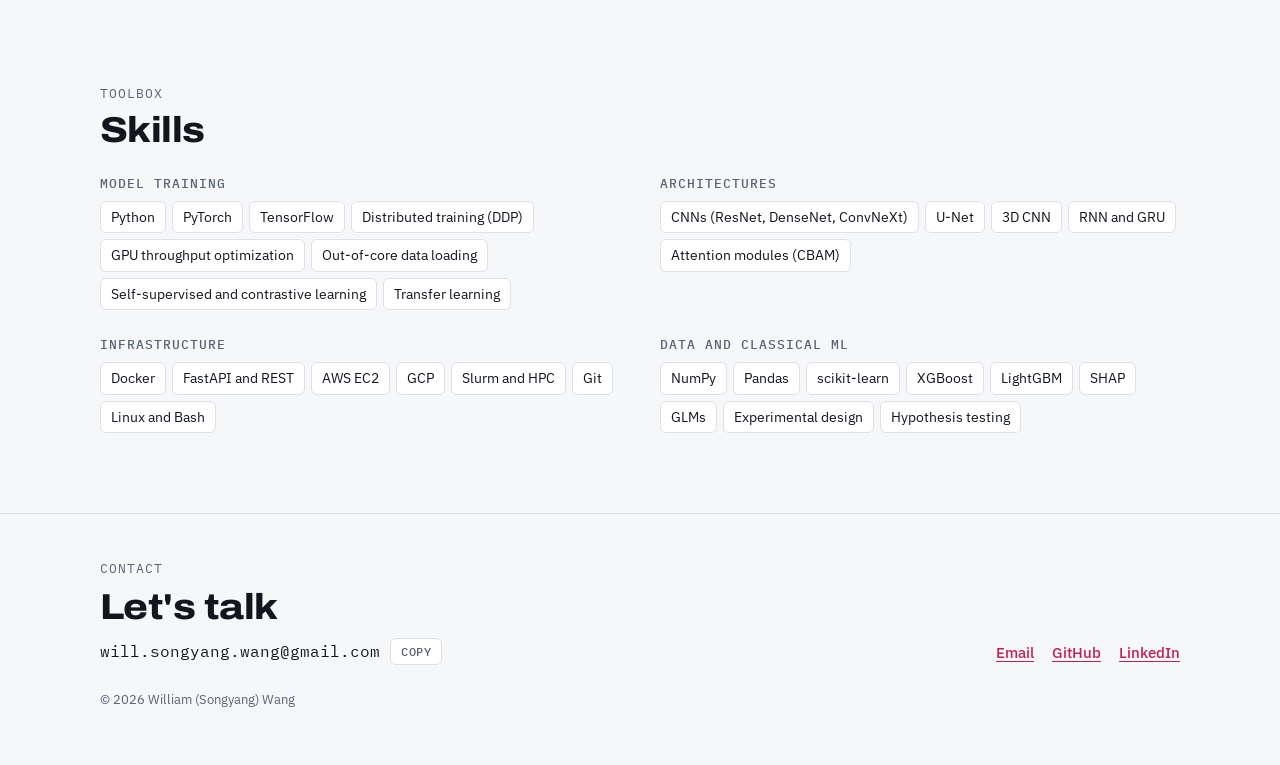
==== commit 77d21fb0: "Add dissertation media and tighten project page wording Add a "Look at the data" section to the diss" ====
--- a/index.html
+++ b/index.html
@@ -32,7 +32,7 @@
     <div class="inner">
       <a class="logo" href="#top">William <span class="alt">(Songyang)</span> Wang</a>
       <nav class="nav" aria-label="Main">
-        <a href="#timeline-section" class="optional">Timeline</a>
+        <a href="#timeline-section" class="optional">Projects</a>
         <a href="dissertation/"><span class="long">PhD </span>Dissertation</a>
         <a href="#skills" class="optional">Skills</a>
         <a href="#contact" class="optional-xs">Contact</a>
@@ -70,7 +70,7 @@
 
     <section class="stats-band inner" aria-label="Highlights">
       <div class="proof">
-        <div><span class="value">657 TB</span><span class="label">EM volume taken through its full data lifecycle</span></div>
+        <div><span class="value">657 TB</span><span class="label">EM volume, with data operations across its full lifecycle</span></div>
         <div><span class="value">&lt;50 ms</span><span class="label">real-time inference in an operating-room demo</span></div>
         <div><span class="value">7×</span><span class="label">faster stitching on a Slurm cluster</span></div>
         <div><span class="value">415</span><span class="label">neurons reconstructed by a team I led</span></div>
--- a/assets/css/site.css
+++ b/assets/css/site.css
@@ -1,6 +1,5 @@
-/* Layout: left-aligned hero (headshot on the home page, a live neuron on the dissertation page), a two-lane
-   timeline on a central year axis (where I studied and worked | what I built), then featured work, skills and
-   contact. One accent: the red of the RCaMP calcium indicator used in the dissertation. Light by default. */
+/* Layout: left-aligned hero (headshot and four "I analyze" links on the home page, a live neuron on the
+   dissertation page), a single-column project timeline on a year rail, project pages, skills and contact. One accent: the red of the RCaMP calcium indicator used in the dissertation. Light by default. */
 :root {
   --bg: #f6f7f9;
   --surface: #ffffff;
@@ -314,7 +313,7 @@
 .stats-band .proof { margin-top: 0; }
 
 /* project pages */
-.crumbs { font-family: var(--f-mono); font-size: 12.5px; color: var(--muted); }
+.crumbs { font-family: var(--f-mono); font-size: 13px; color: var(--muted); }
 .crumbs a { color: var(--muted); }
 .project-hero { display: flex; flex-direction: column; gap: 14px; padding-block: 48px 8px; }
 .project-hero > * { max-width: 860px; }
@@ -326,7 +325,7 @@
 @media (max-width: 760px) { .facts { grid-template-columns: repeat(2, minmax(0, 1fr)); } }
 .built { list-style: none; margin: 0; padding: 0; display: grid; grid-template-columns: repeat(2, minmax(0, 1fr)); gap: 12px; }
 .built li { background: var(--surface); border: 1px solid var(--line); border-radius: var(--radius); padding: 16px 18px; display: flex; flex-direction: column; gap: 6px; min-width: 0; }
-.built h3 { font-size: 17px; font-stretch: 105%; }
+.built h3 { font-size: 17px; font-stretch: 105%; line-height: 1.3; }
 .built p { color: var(--muted); font-size: 15px; }
 @media (max-width: 760px) { .built { grid-template-columns: minmax(0, 1fr); } }
 .more-work { list-style: none; margin: 0; padding: 0; display: grid; grid-template-columns: repeat(3, minmax(0, 1fr)); gap: 12px; }
@@ -336,11 +335,20 @@
 @media (max-width: 860px) { .more-work { grid-template-columns: minmax(0, 1fr); } }
 .stage-cards { display: grid; grid-template-columns: repeat(2, minmax(0, 1fr)); gap: 14px; }
 .stage-cards article { background: var(--surface); border: 1px solid var(--line); border-radius: var(--radius); padding: 18px 20px; display: flex; flex-direction: column; gap: 8px; min-width: 0; scroll-margin-top: 80px; }
-.stage-cards h3 { font-size: 20px; }
+.stage-cards h3 { font-size: 20px; line-height: 1.25; }
 .stage-cards .tl-org { margin-top: -2px; }
 .stage-cards ul { margin: 4px 0 0; padding-left: 18px; display: flex; flex-direction: column; gap: 6px; font-size: 15px; }
 .stage-cards article:target { border-color: var(--accent); box-shadow: 0 0 0 3px var(--accent-soft); }
 @media (max-width: 860px) { .stage-cards { grid-template-columns: minmax(0, 1fr); } }
+
+/* media figures: dark frames, like microscope images, in both themes */
+.media-grid { display: grid; grid-template-columns: repeat(2, minmax(0, 1fr)); gap: 16px; }
+.media { margin: 0; display: flex; flex-direction: column; gap: 8px; min-width: 0; }
+.media.wide { grid-column: 1 / -1; }
+.media-frame { position: relative; background: #3b3b3b; border-radius: var(--radius); overflow: hidden; }
+.media-frame video, .media-frame img { display: block; width: 100%; height: auto; }
+.media figcaption { font-size: 14px; color: var(--muted); max-width: 70ch; }
+@media (max-width: 760px) { .media-grid { grid-template-columns: minmax(0, 1fr); } }
 
 /* footer */
 .site-foot { border-top: 1px solid var(--line); margin-top: 32px; }
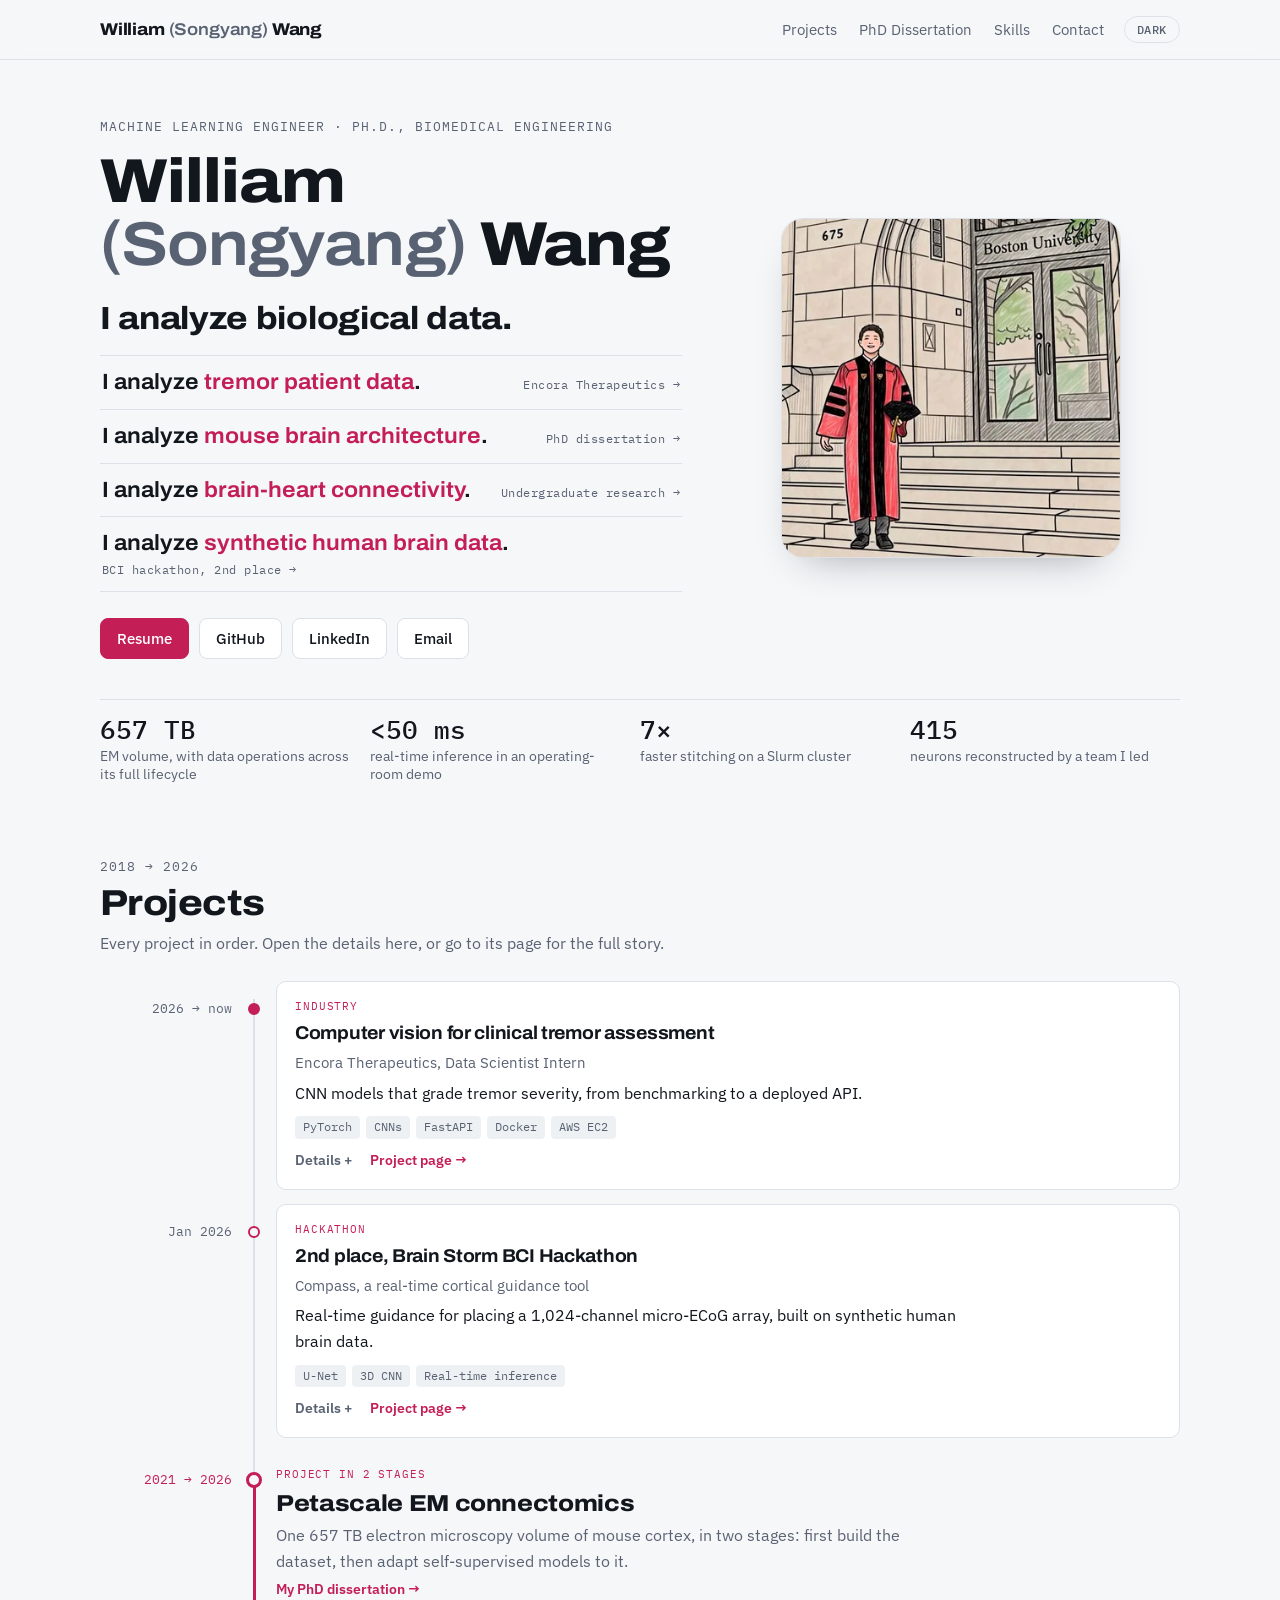
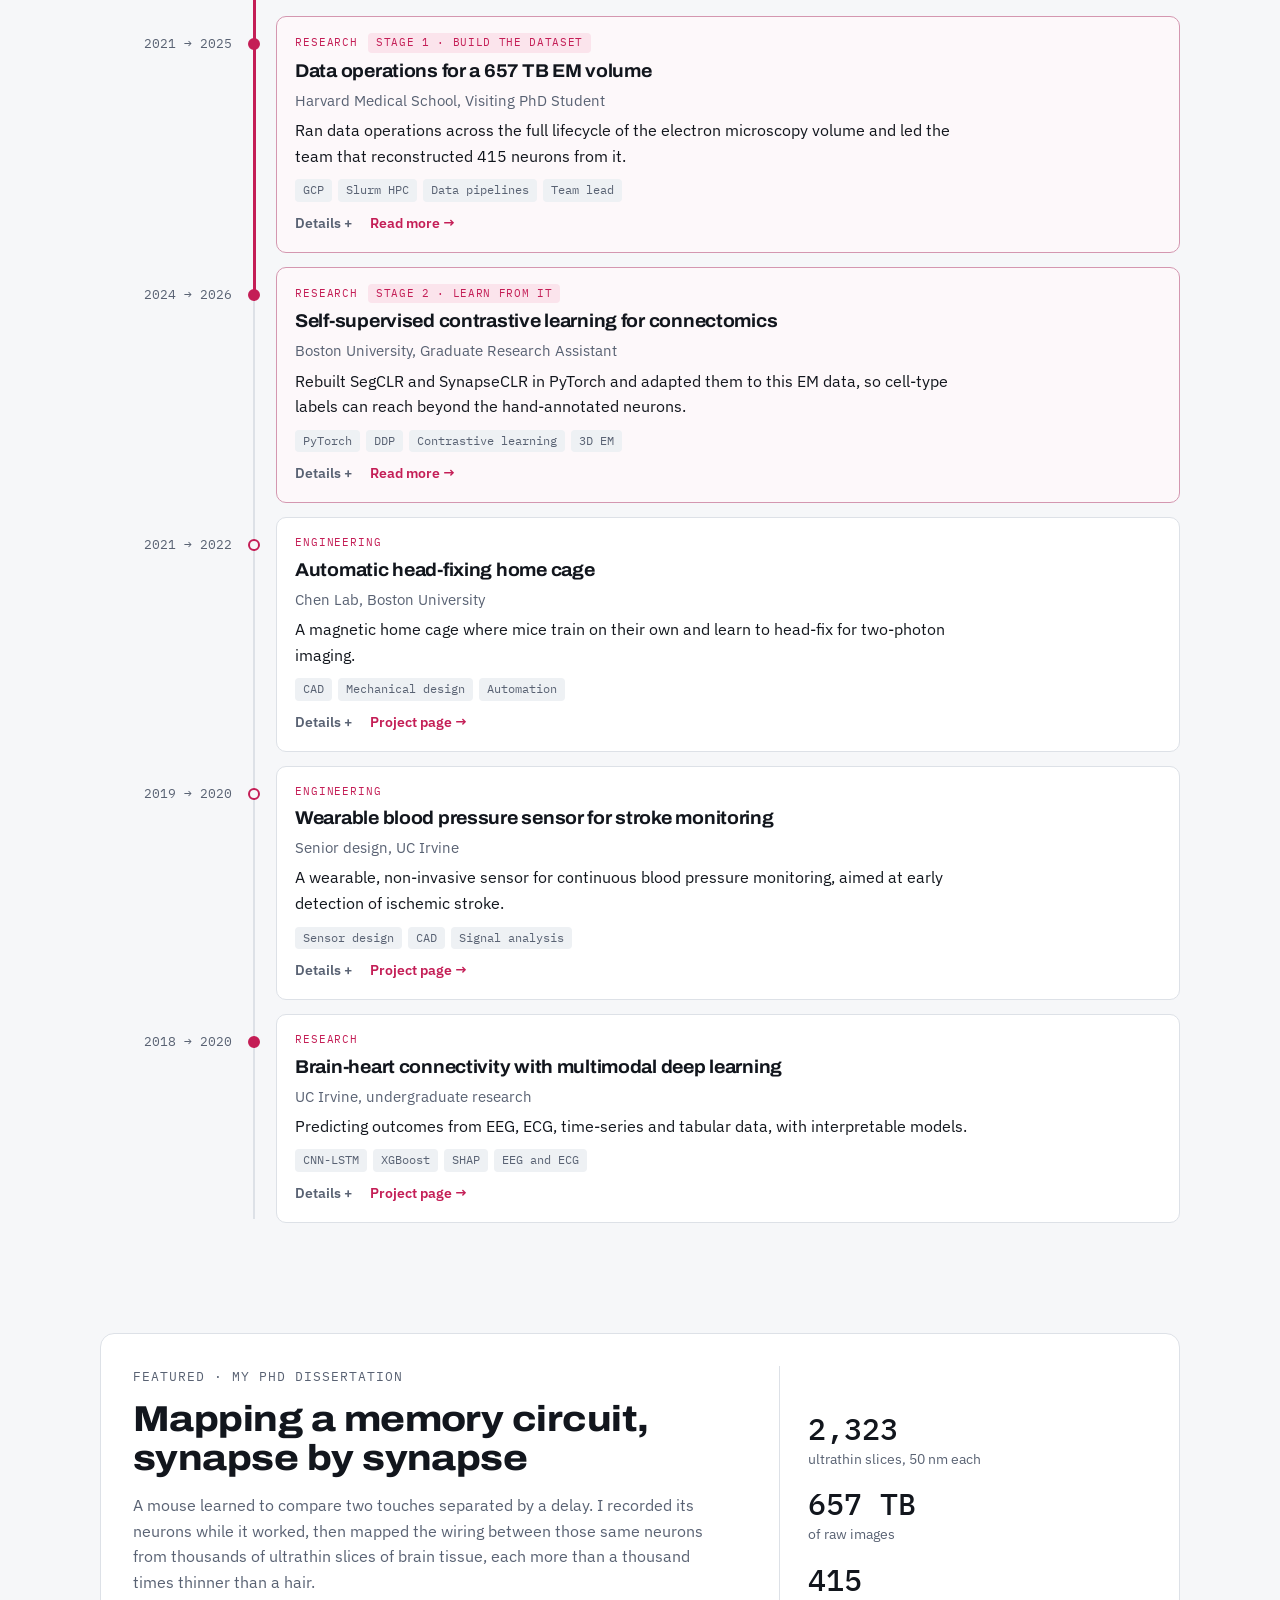
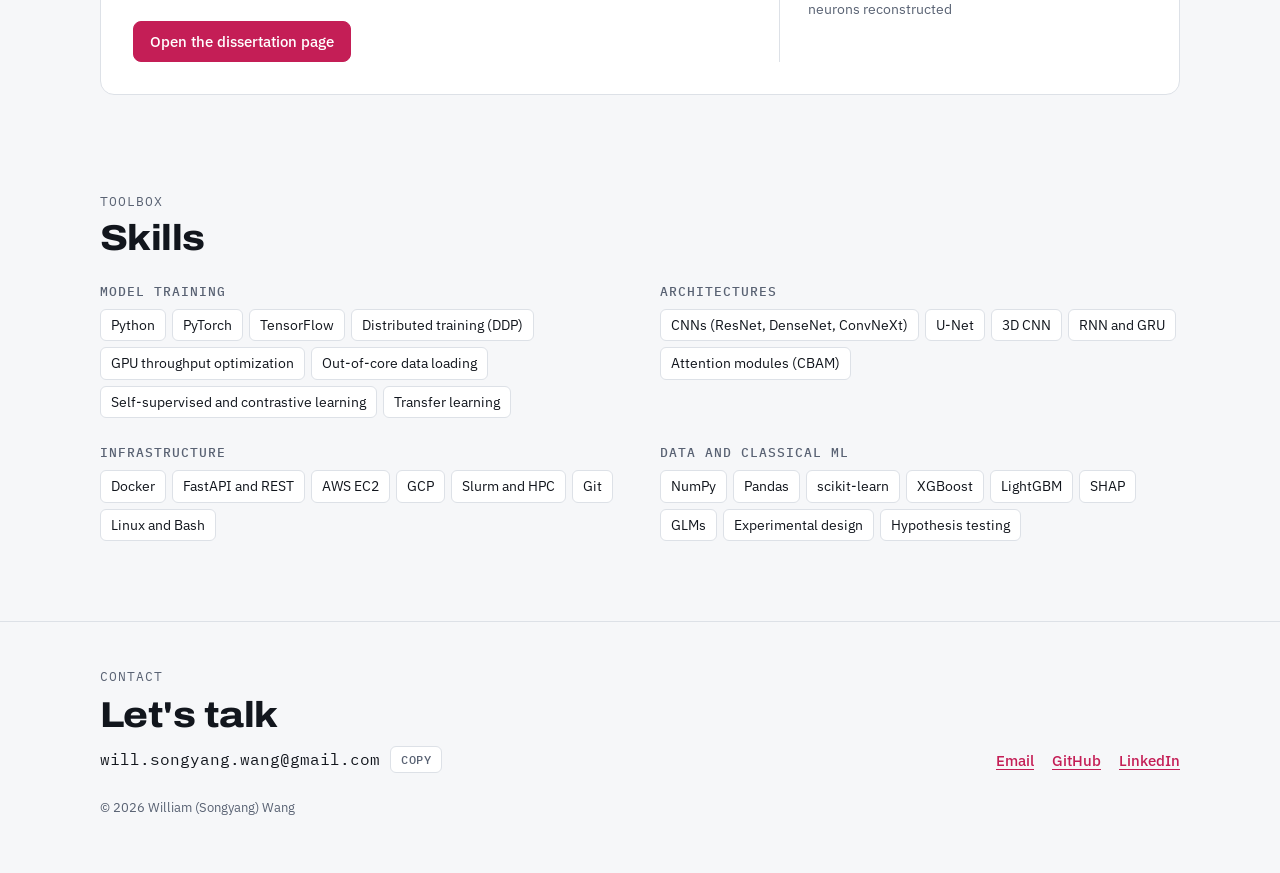
==== commit 7400f178: "Use the graduation illustration as the portrait and add the spiral demo - Home portrait is now the B" ====
--- a/index.html
+++ b/index.html
@@ -16,8 +16,8 @@
   <meta property="og:title" content="William (Songyang) Wang, Machine Learning Engineer">
   <meta property="og:description" content="I analyze biological data, from tremor patients and mouse brains to brain-heart signals and synthetic human brain recordings.">
   <meta property="og:url" content="https://songyang-w.github.io/">
-  <meta property="og:image" content="https://songyang-w.github.io/assets/img/headshot-640.jpg">
-  <meta property="og:image:alt" content="Portrait of William (Songyang) Wang">
+  <meta property="og:image" content="https://songyang-w.github.io/assets/img/portrait-scene-1200.jpg">
+  <meta property="og:image:alt" content="Illustrated portrait of William (Songyang) Wang in a doctoral gown at Boston University">
   <meta name="twitter:card" content="summary">
   <link rel="preconnect" href="https://fonts.googleapis.com">
   <link rel="preconnect" href="https://fonts.gstatic.com" crossorigin>
@@ -62,8 +62,10 @@
       </div>
       <figure class="portrait">
         <picture>
-          <source type="image/webp" srcset="assets/img/headshot-320.webp 320w, assets/img/headshot-640.webp 640w" sizes="(max-width: 860px) 132px, 340px">
-          <img src="assets/img/headshot-640.jpg" srcset="assets/img/headshot-320.jpg 320w, assets/img/headshot-640.jpg 640w" sizes="(max-width: 860px) 132px, 340px" width="640" height="640" alt="Portrait of William (Songyang) Wang">
+          <source media="(max-width: 860px)" type="image/webp" srcset="assets/img/portrait-tight-264.webp 264w, assets/img/portrait-tight-400.webp 400w" sizes="132px">
+          <source media="(max-width: 860px)" srcset="assets/img/portrait-tight-264.jpg 264w, assets/img/portrait-tight-400.jpg 400w" sizes="132px">
+          <source type="image/webp" srcset="assets/img/portrait-scene-400.webp 400w, assets/img/portrait-scene-800.webp 800w, assets/img/portrait-scene-1200.webp 1200w" sizes="340px">
+          <img src="assets/img/portrait-scene-800.jpg" srcset="assets/img/portrait-scene-400.jpg 400w, assets/img/portrait-scene-800.jpg 800w, assets/img/portrait-scene-1200.jpg 1200w" sizes="340px" width="800" height="800" alt="Illustrated portrait of William (Songyang) Wang in a red and black doctoral gown, holding a graduation cap on the steps of a Boston University building">
         </picture>
       </figure>
     </section>
--- a/assets/css/site.css
+++ b/assets/css/site.css
@@ -1,4 +1,4 @@
-/* Layout: left-aligned hero (headshot and four "I analyze" links on the home page, a live neuron on the
+/* Layout: left-aligned hero (portrait and four "I analyze" links on the home page, a live neuron on the
    dissertation page), a single-column project timeline on a year rail, project pages, skills and contact. One accent: the red of the RCaMP calcium indicator used in the dissertation. Light by default. */
 :root {
   --bg: #f6f7f9;
@@ -10,6 +10,7 @@
   --accent: #c41e56;
   --on-accent: #ffffff;
   --accent-soft: #fbe4ec;
+  --accent-2: #0f766e;
   --bar: #848f9e;
   --f-display: "Archivo", "Helvetica Neue", Arial, sans-serif;
   --f-body: "IBM Plex Sans", "Segoe UI", Roboto, Arial, sans-serif;
@@ -20,13 +21,13 @@
 @media (prefers-color-scheme: dark) {
   :root:not([data-theme="light"]) {
     --bg: #0c0f14; --surface: #141921; --surface-2: #1b212a; --ink: #e6e9ee; --muted: #9aa3b0;
-    --line: #262d37; --accent: #ff5a8c; --on-accent: #16070d; --accent-soft: #3a1424; --bar: #5d6878;
+    --line: #262d37; --accent: #ff5a8c; --on-accent: #16070d; --accent-soft: #3a1424; --accent-2: #2dd4bf; --bar: #5d6878;
     color-scheme: dark;
   }
 }
 :root[data-theme="dark"] {
   --bg: #0c0f14; --surface: #141921; --surface-2: #1b212a; --ink: #e6e9ee; --muted: #9aa3b0;
-  --line: #262d37; --accent: #ff5a8c; --on-accent: #16070d; --accent-soft: #3a1424; --bar: #5d6878;
+  --line: #262d37; --accent: #ff5a8c; --on-accent: #16070d; --accent-soft: #3a1424; --accent-2: #2dd4bf; --bar: #5d6878;
   color-scheme: dark;
 }
 
@@ -136,7 +137,7 @@
 
 .portrait { margin: 0; justify-self: center; width: min(100%, 340px); }
 .portrait img {
-  display: block; width: 100%; height: auto; aspect-ratio: 1; object-fit: cover; border-radius: 50%;
+  display: block; width: 100%; height: auto; aspect-ratio: 1; object-fit: cover; border-radius: 22px;
   border: 1px solid var(--line); box-shadow: 0 18px 40px -24px rgb(18 22 29 / 0.45);
 }
 
@@ -147,6 +148,21 @@
 }
 .hero-visual canvas:active { cursor: grabbing; }
 .hero-visual figcaption { font-family: var(--f-mono); font-size: 12px; color: var(--muted); margin-top: 6px; }
+.hero-visual figcaption { display: flex; flex-direction: column; gap: 8px; margin-top: 10px; }
+.neuron-picker { display: flex; flex-wrap: wrap; gap: 6px; }
+.neuron-picker button { font: 500 12.5px var(--f-mono); padding: 4px 11px; border-radius: 999px; border: 1px solid var(--line); background: var(--surface); color: var(--muted); cursor: pointer; }
+.neuron-picker button:hover { color: var(--ink); border-color: var(--muted); }
+.neuron-picker button[aria-pressed="true"] { background: var(--ink); border-color: var(--ink); color: var(--bg); }
+.legend { display: flex; flex-wrap: wrap; gap: 4px 14px; font: 400 12.5px var(--f-body); color: var(--muted); }
+.legend > span { display: inline-flex; align-items: center; gap: 6px; }
+.sw { display: inline-block; width: 16px; height: 2px; border-radius: 1px; }
+.sw-dend { background: var(--ink); }
+.sw-axon { background: var(--accent-2); }
+.dot { display: inline-block; width: 6px; height: 6px; }
+.dot-in { background: var(--accent); }
+.dot-out { background: var(--accent-2); }
+.neuron-stats { font: 400 13px var(--f-body); color: var(--ink); }
+.neuron-note { font: 400 12px var(--f-mono); color: var(--muted); }
 .motion-btn {
   position: absolute; top: 8px; right: 8px; font: 500 11.5px var(--f-mono); letter-spacing: 0.05em; text-transform: uppercase;
   color: var(--muted); background: var(--surface); border: 1px solid var(--line); border-radius: 999px; padding: 4px 10px; cursor: pointer;
@@ -156,6 +172,7 @@
 @media (max-width: 860px) {
   .hero { grid-template-columns: minmax(0, 1fr); padding-block: 28px 16px; gap: 16px; }
   .portrait { order: -1; justify-self: start; width: 132px; }
+  .portrait img { border-radius: 50%; }
   .hero-visual canvas { aspect-ratio: 16 / 11; max-height: 340px; }
 }
 
@@ -327,12 +344,14 @@
 .built li { background: var(--surface); border: 1px solid var(--line); border-radius: var(--radius); padding: 16px 18px; display: flex; flex-direction: column; gap: 6px; min-width: 0; }
 .built h3 { font-size: 17px; font-stretch: 105%; line-height: 1.3; }
 .built p { color: var(--muted); font-size: 15px; }
+.built li:last-child:nth-child(odd) { grid-column: 1 / -1; }
 @media (max-width: 760px) { .built { grid-template-columns: minmax(0, 1fr); } }
-.more-work { list-style: none; margin: 0; padding: 0; display: grid; grid-template-columns: repeat(3, minmax(0, 1fr)); gap: 12px; }
+.more-work { list-style: none; margin: 0; padding: 0; display: grid; grid-template-columns: repeat(auto-fit, minmax(240px, 1fr)); gap: 12px; }
 .more-work a { height: 100%; display: flex; flex-direction: column; justify-content: space-between; gap: 10px; background: var(--surface); border: 1px solid var(--line); border-radius: var(--radius); padding: 16px 18px; color: var(--ink); text-decoration: none; }
 .more-work a:hover { border-color: var(--accent); }
 .more-work .an-line { font-size: 18px; }
 @media (max-width: 860px) { .more-work { grid-template-columns: minmax(0, 1fr); } }
+.more-also { margin-top: 16px; color: var(--muted); font-size: 15px; }
 .stage-cards { display: grid; grid-template-columns: repeat(2, minmax(0, 1fr)); gap: 14px; }
 .stage-cards article { background: var(--surface); border: 1px solid var(--line); border-radius: var(--radius); padding: 18px 20px; display: flex; flex-direction: column; gap: 8px; min-width: 0; scroll-margin-top: 80px; }
 .stage-cards h3 { font-size: 20px; line-height: 1.25; }
@@ -362,3 +381,5 @@
 }
 .foot-links { display: flex; flex-wrap: wrap; gap: 18px; font-size: 14.5px; font-weight: 500; }
 .fine { width: 100%; font-size: 12.5px; color: var(--muted); }
+.media-note { align-self: center; display: flex; flex-direction: column; gap: 12px; font-size: 16px; }
+.media-note ul { margin: 0; padding-left: 20px; display: flex; flex-direction: column; gap: 6px; }
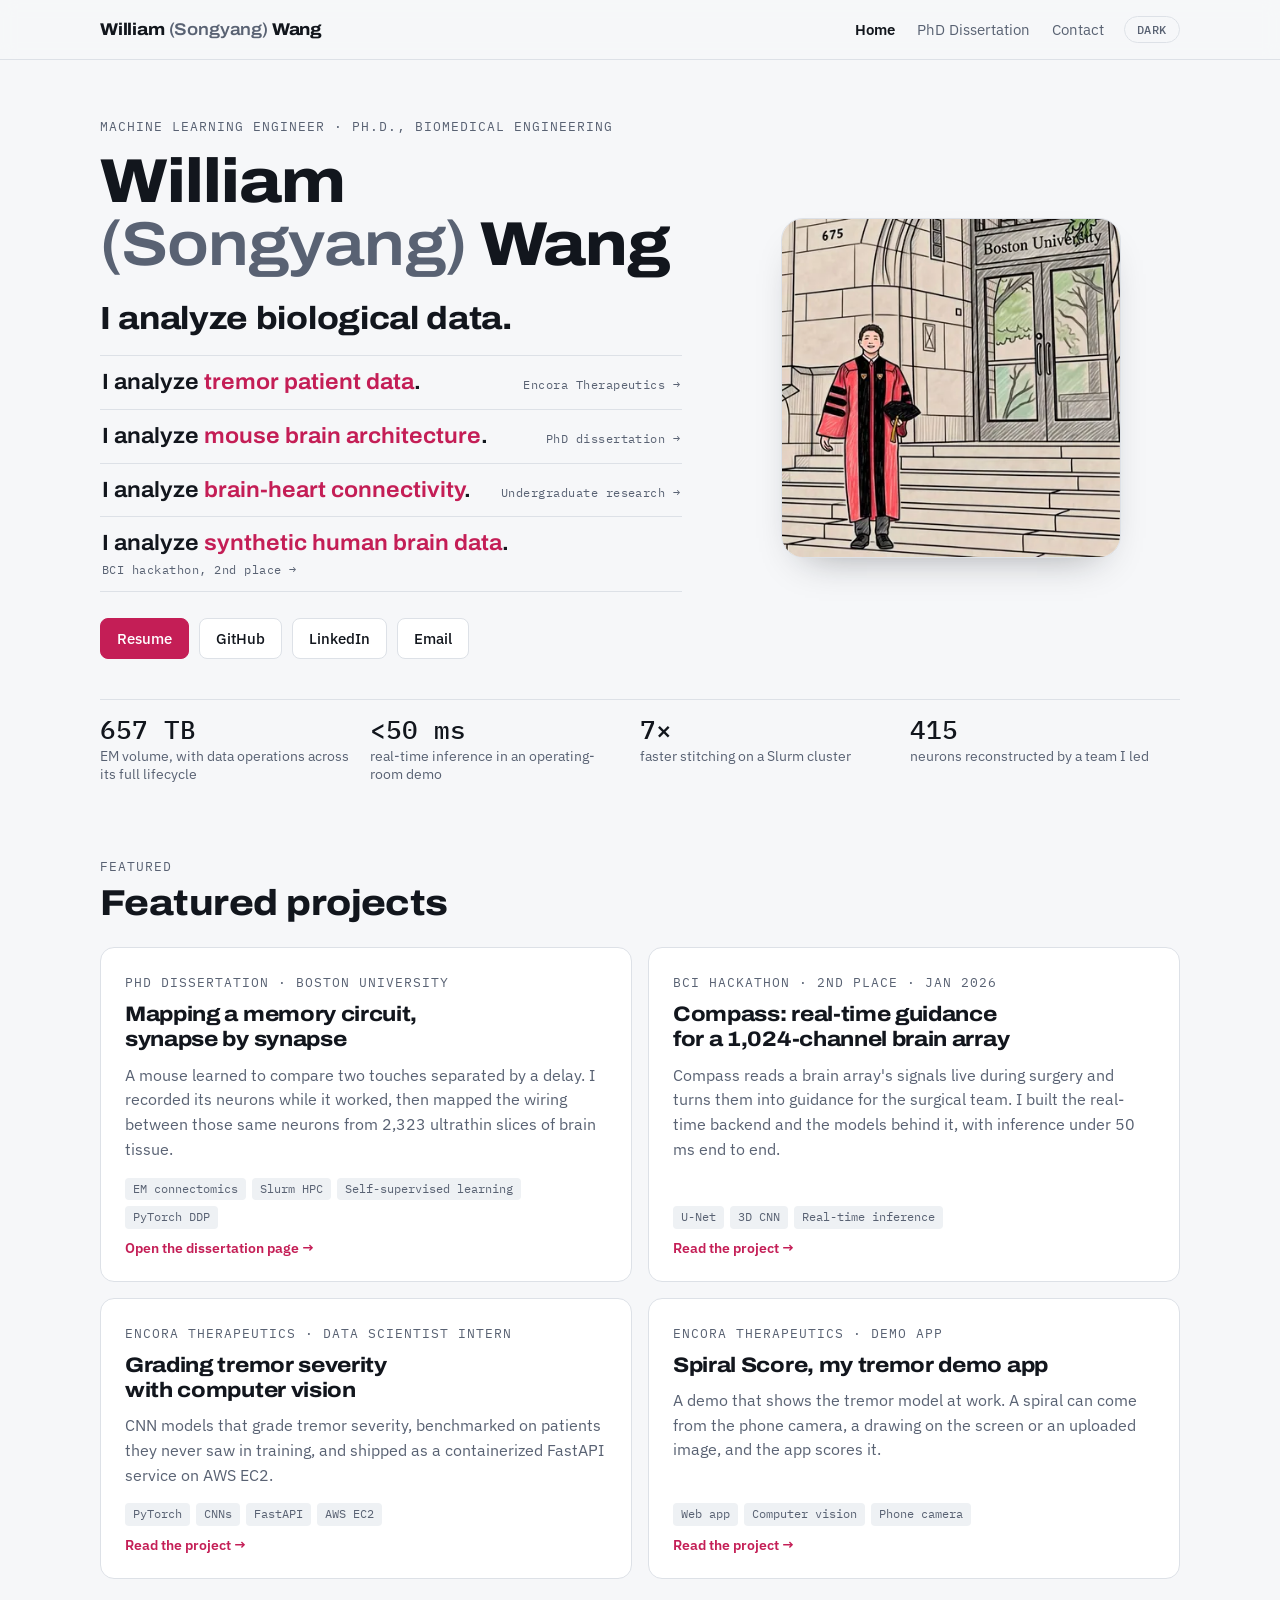
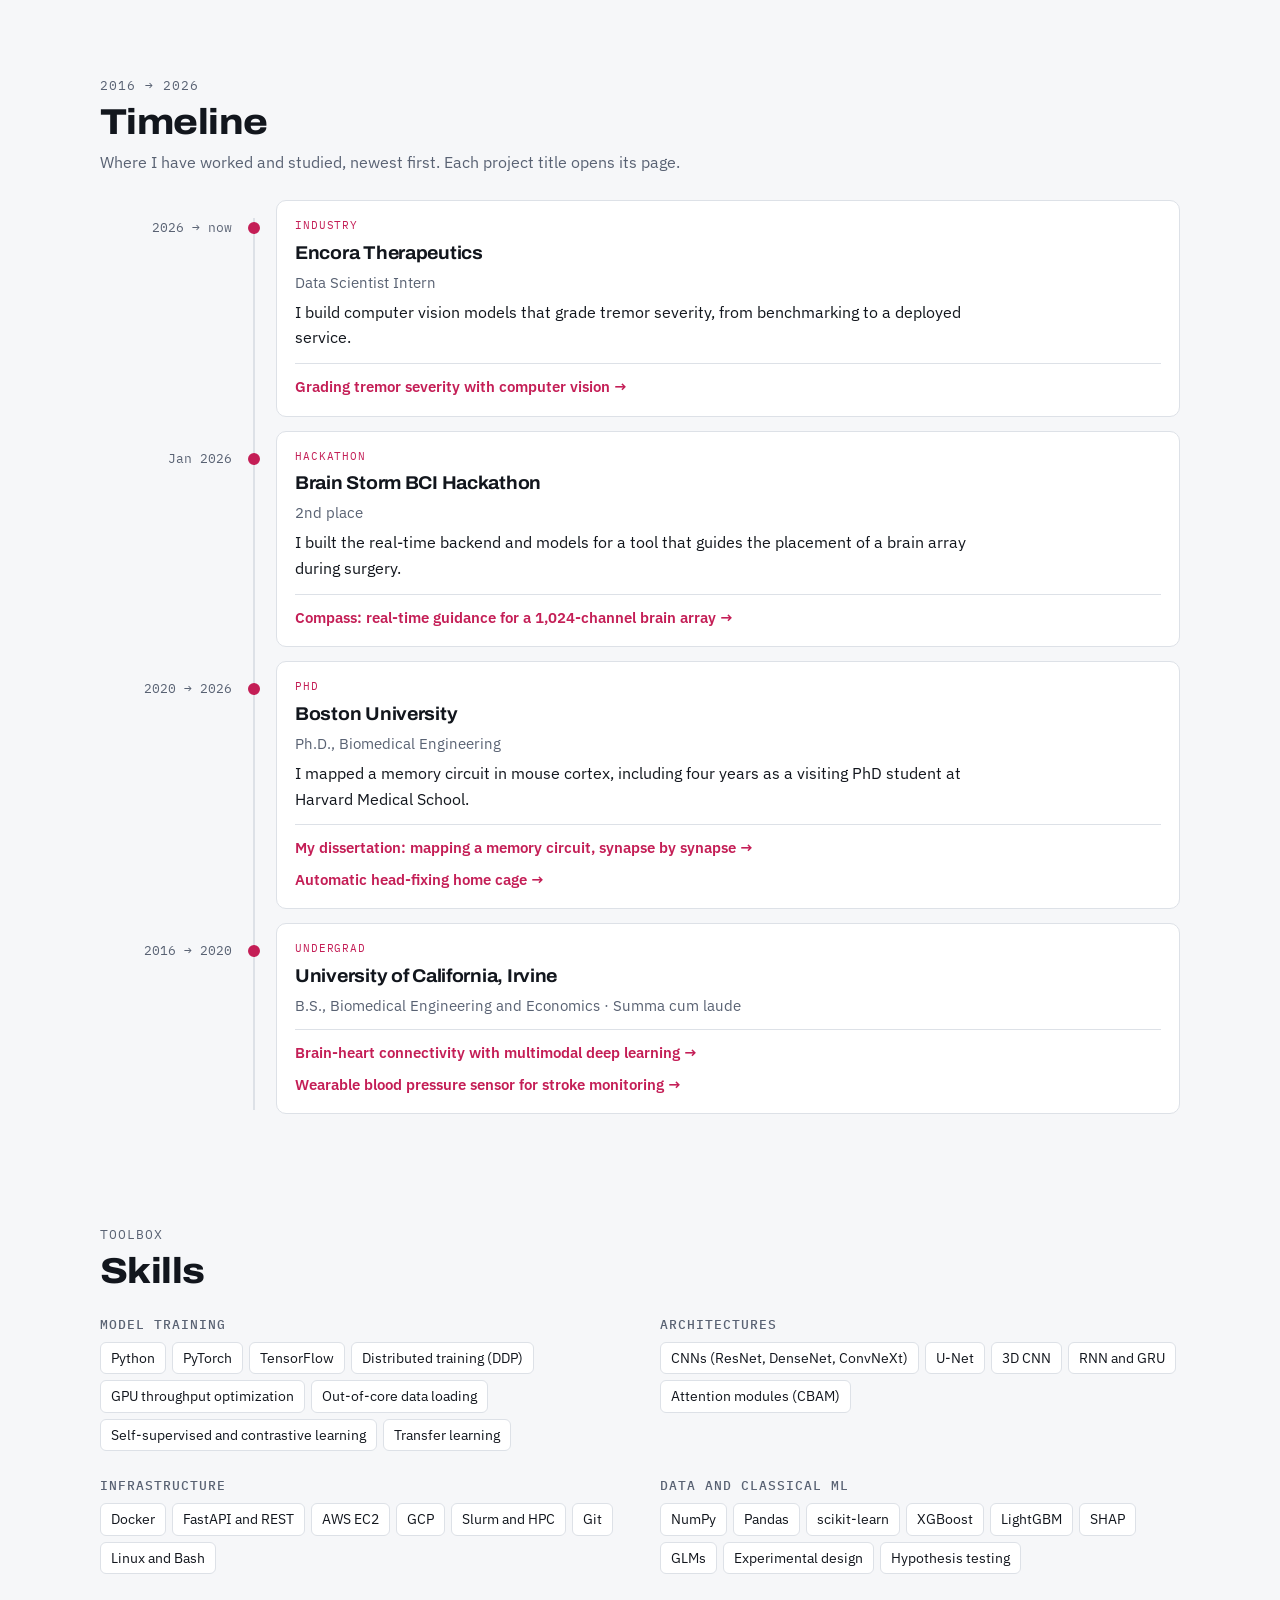
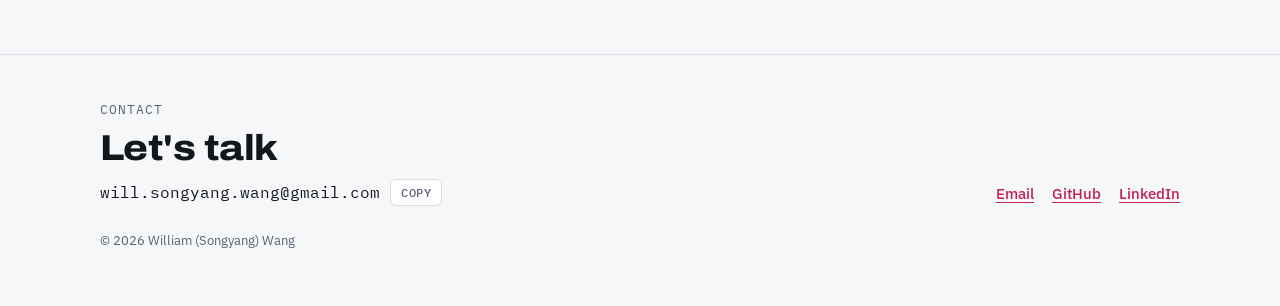
==== commit 4d2e18ee: "Simpler nav, four featured cards and a four-part timeline Trim the header to Home, PhD Dissertation " ====
--- a/index.html
+++ b/index.html
@@ -22,7 +22,7 @@
   <link rel="preconnect" href="https://fonts.googleapis.com">
   <link rel="preconnect" href="https://fonts.gstatic.com" crossorigin>
   <link rel="stylesheet" href="https://fonts.googleapis.com/css2?family=Archivo:wdth,wght@100..125,500..800&family=IBM+Plex+Mono:wght@400;500&family=IBM+Plex+Sans:wght@400;500;600&display=swap">
-  <link rel="stylesheet" href="assets/css/site.css">
+  <link rel="stylesheet" href="assets/css/site.css?v=20261022-2">
   <script>try { var t = localStorage.getItem("theme"); if (t) document.documentElement.setAttribute("data-theme", t); } catch (e) {}</script>
 </head>
 <body>
@@ -32,10 +32,9 @@
     <div class="inner">
       <a class="logo" href="#top">William <span class="alt">(Songyang)</span> Wang</a>
       <nav class="nav" aria-label="Main">
-        <a href="#timeline-section" class="optional">Projects</a>
+        <a href="#top" aria-current="page">Home</a>
         <a href="dissertation/"><span class="long">PhD </span>Dissertation</a>
-        <a href="#skills" class="optional">Skills</a>
-        <a href="#contact" class="optional-xs">Contact</a>
+        <a href="#contact">Contact</a>
         <button type="button" class="theme-btn" id="theme-toggle">Dark</button>
       </nav>
     </div>
@@ -79,32 +78,59 @@
       </div>
     </section>
 
+    <section class="band inner" id="featured" aria-labelledby="featured-title">
+      <div class="section-head">
+        <p class="eyebrow">Featured</p>
+        <h2 id="featured-title">Featured projects</h2>
+      </div>
+      <ul class="features">
+        <li>
+          <article class="fcard">
+            <p class="eyebrow">PhD dissertation · Boston University</p>
+            <h3><a href="dissertation/">Mapping a memory circuit, synapse by synapse</a></h3>
+            <p>A mouse learned to compare two touches separated by a delay. I recorded its neurons while it worked, then mapped the wiring between those same neurons from 2,323 ultrathin slices of brain tissue.</p>
+            <ul class="tags" aria-label="Skills used"><li>EM connectomics</li><li>Slurm HPC</li><li>Self-supervised learning</li><li>PyTorch DDP</li></ul>
+            <span class="fcard-go" aria-hidden="true">Open the dissertation page</span>
+          </article>
+        </li>
+        <li>
+          <article class="fcard">
+            <p class="eyebrow">BCI hackathon · 2nd place · Jan 2026</p>
+            <h3><a href="projects/bci-compass/">Compass: real-time guidance for a 1,024-channel brain array</a></h3>
+            <p>Compass reads a brain array's signals live during surgery and turns them into guidance for the surgical team. I built the real-time backend and the models behind it, with inference under 50 ms end to end.</p>
+            <ul class="tags" aria-label="Skills used"><li>U-Net</li><li>3D CNN</li><li>Real-time inference</li></ul>
+            <span class="fcard-go" aria-hidden="true">Read the project</span>
+          </article>
+        </li>
+        <li>
+          <article class="fcard">
+            <p class="eyebrow">Encora Therapeutics · Data Scientist Intern</p>
+            <h3><a href="projects/tremor/">Grading tremor severity with computer vision</a></h3>
+            <p>CNN models that grade tremor severity, benchmarked on patients they never saw in training, and shipped as a containerized FastAPI service on AWS EC2.</p>
+            <ul class="tags" aria-label="Skills used"><li>PyTorch</li><li>CNNs</li><li>FastAPI</li><li>AWS EC2</li></ul>
+            <span class="fcard-go" aria-hidden="true">Read the project</span>
+          </article>
+        </li>
+        <li>
+          <article class="fcard">
+            <p class="eyebrow">Encora Therapeutics · Demo app</p>
+            <h3><a href="projects/tremor/#spiral-score">Spiral Score, my tremor demo app</a></h3>
+            <p>A demo that shows the tremor model at work. A spiral can come from the phone camera, a drawing on the screen or an uploaded image, and the app scores it.</p>
+            <ul class="tags" aria-label="Skills used"><li>Web app</li><li>Computer vision</li><li>Phone camera</li></ul>
+            <span class="fcard-go" aria-hidden="true">Read the project</span>
+          </article>
+        </li>
+      </ul>
+    </section>
+
     <section class="band inner" id="timeline-section" aria-labelledby="timeline-title">
       <div class="section-head">
-        <p class="eyebrow">2018 → 2026</p>
-        <h2 id="timeline-title">Projects</h2>
-        <p>Every project in order. Open the details here, or go to its page for the full story.</p>
+        <p class="eyebrow">2016 → 2026</p>
+        <h2 id="timeline-title">Timeline</h2>
+        <p>Where I have worked and studied, newest first. Each project title opens its page.</p>
       </div>
       <ol class="tl" id="timeline"></ol>
       <noscript><p>The timeline needs JavaScript. My <a href="assets/William-Songyang-Wang-Resume.pdf">resume</a> has the same information.</p></noscript>
-    </section>
-
-    <section class="band inner" id="featured" aria-labelledby="featured-title">
-      <div class="feature">
-        <div class="feature-text">
-          <p class="eyebrow">Featured · My PhD dissertation</p>
-          <h2 id="featured-title">Mapping a memory circuit, synapse by synapse</h2>
-          <p>A mouse learned to compare two touches separated by a delay. I recorded its neurons while it worked, then mapped the wiring between those same neurons from thousands of ultrathin slices of brain tissue, each more than a thousand times thinner than a hair.</p>
-          <div class="actions">
-            <a class="btn primary" href="dissertation/">Open the dissertation page</a>
-          </div>
-        </div>
-        <div class="feature-stats">
-          <p><b>2,323</b>ultrathin slices, 50 nm each</p>
-          <p><b>657 TB</b>of raw images</p>
-          <p><b>415</b>neurons reconstructed</p>
-        </div>
-      </div>
     </section>
 
     <section class="band inner" id="skills" aria-labelledby="skills-title">
@@ -163,8 +189,8 @@
     </div>
   </footer>
 
-  <script src="data/timeline.js"></script>
-  <script src="assets/js/site.js"></script>
-  <script src="assets/js/timeline.js"></script>
+  <script src="data/timeline.js?v=20261022-2"></script>
+  <script src="assets/js/site.js?v=20261022-2"></script>
+  <script src="assets/js/timeline.js?v=20261022-2"></script>
 </body>
 </html>
--- a/assets/css/site.css
+++ b/assets/css/site.css
@@ -1,5 +1,6 @@
 /* Layout: left-aligned hero (portrait and four "I analyze" links on the home page, a live neuron on the
-   dissertation page), a single-column project timeline on a year rail, project pages, skills and contact. One accent: the red of the RCaMP calcium indicator used in the dissertation. Light by default. */
+   dissertation page), four featured project cards, a four-part timeline on a year rail, project pages, skills and contact. One accent: the red of the RCaMP calcium indicator used in the dissertation. Light by default.
+   GitHub Pages caches this file for 10 minutes: when it changes, bump the ?v= on every page's link to it. */
 :root {
   --bg: #f6f7f9;
   --surface: #ffffff;
@@ -12,6 +13,7 @@
   --accent-soft: #fbe4ec;
   --accent-2: #0f766e;
   --bar: #848f9e;
+  --brand-lift: 0%;
   --f-display: "Archivo", "Helvetica Neue", Arial, sans-serif;
   --f-body: "IBM Plex Sans", "Segoe UI", Roboto, Arial, sans-serif;
   --f-mono: "IBM Plex Mono", ui-monospace, Menlo, Consolas, monospace;
@@ -21,13 +23,13 @@
 @media (prefers-color-scheme: dark) {
   :root:not([data-theme="light"]) {
     --bg: #0c0f14; --surface: #141921; --surface-2: #1b212a; --ink: #e6e9ee; --muted: #9aa3b0;
-    --line: #262d37; --accent: #ff5a8c; --on-accent: #16070d; --accent-soft: #3a1424; --accent-2: #2dd4bf; --bar: #5d6878;
+    --line: #262d37; --accent: #ff5a8c; --on-accent: #16070d; --accent-soft: #3a1424; --accent-2: #2dd4bf; --bar: #5d6878; --brand-lift: 35%;
     color-scheme: dark;
   }
 }
 :root[data-theme="dark"] {
   --bg: #0c0f14; --surface: #141921; --surface-2: #1b212a; --ink: #e6e9ee; --muted: #9aa3b0;
-  --line: #262d37; --accent: #ff5a8c; --on-accent: #16070d; --accent-soft: #3a1424; --accent-2: #2dd4bf; --bar: #5d6878;
+  --line: #262d37; --accent: #ff5a8c; --on-accent: #16070d; --accent-soft: #3a1424; --accent-2: #2dd4bf; --bar: #5d6878; --brand-lift: 35%;
   color-scheme: dark;
 }
 
@@ -65,6 +67,7 @@
 h1, h2, h3, h4 { font-family: var(--f-display); font-stretch: 112%; letter-spacing: -0.015em; text-wrap: balance; margin: 0; }
 h1 { font-size: clamp(38px, 6.2vw, 62px); line-height: 1.02; font-weight: 800; }
 h1 .paren { color: var(--muted); font-weight: 650; }
+h1 .h1-sub { display: block; margin-top: 0.3em; color: var(--muted); font-weight: 650; font-size: 0.56em; line-height: 1.1; }
 h2 { font-size: clamp(26px, 3.6vw, 36px); font-weight: 780; line-height: 1.1; }
 p { margin: 0; }
 
@@ -93,17 +96,27 @@
 }
 .theme-btn:hover { color: var(--ink); border-color: var(--muted); }
 @media (max-width: 760px) {
-  .nav a.optional, .logo .alt { display: none; }
+  .logo .alt { display: none; }
 }
 @media (max-width: 480px) {
-  .site-head .inner { gap: 8px; }
+  .site-head .inner { gap: 6px; }
   .logo { font-size: 15px; }
   .nav a { padding: 6px 6px; }
   .nav .long { display: none; }
   .theme-btn { margin-left: 4px; padding: 5px 8px; }
 }
 @media (max-width: 400px) {
-  .nav a.optional-xs { display: none; }
+  .site-head .inner { gap: 4px; }
+  .logo { font-size: 14px; }
+  .nav a { padding: 6px 3px; font-size: 13.5px; }
+  .theme-btn { margin-left: 2px; padding: 4px 7px; font-size: 11px; }
+}
+@media (max-width: 370px) {
+  .logo { font-size: 13px; }
+  .nav a { font-size: 12.5px; }
+}
+@media (max-width: 340px) {
+  .site-head .inner { flex-wrap: wrap; row-gap: 0; }
 }
 
 /* hero */
@@ -161,7 +174,6 @@
 .dot { display: inline-block; width: 6px; height: 6px; }
 .dot-in { background: var(--accent); }
 .dot-out { background: var(--accent-2); }
-.neuron-stats { font: 400 13px var(--f-body); color: var(--ink); }
 .neuron-note { font: 400 12px var(--f-mono); color: var(--muted); }
 .motion-btn {
   position: absolute; top: 8px; right: 8px; font: 500 11.5px var(--f-mono); letter-spacing: 0.05em; text-transform: uppercase;
@@ -183,53 +195,46 @@
 .section-head p:not(.eyebrow) { color: var(--muted); max-width: 64ch; }
 .soon { font-family: var(--f-mono); font-size: 11px; padding: 2px 9px; border-radius: 999px; background: var(--accent-soft); color: var(--accent); white-space: nowrap; }
 
-/* project timeline: year column, rail, cards */
+/* featured: four project cards, each opening its page; the title link covers the whole card */
+.features { list-style: none; margin: 0; padding: 0; display: grid; grid-template-columns: repeat(2, minmax(0, 1fr)); gap: 16px; }
+.fcard {
+  position: relative; height: 100%; display: flex; flex-direction: column; gap: 10px;
+  background: var(--surface); border: 1px solid var(--line); border-radius: 14px; padding: 24px;
+}
+.fcard:hover { border-color: var(--accent); }
+.fcard:focus-within { outline: 2px solid var(--accent); outline-offset: 3px; }
+.fcard h3 { font-size: 21px; font-weight: 760; line-height: 1.2; }
+.fcard h3 a { color: inherit; text-decoration: none; }
+.fcard h3 a:focus-visible { outline: none; }
+.fcard h3 a::after { content: ""; position: absolute; inset: 0; border-radius: inherit; }
+.fcard p:not(.eyebrow) { color: var(--muted); font-size: 15.5px; }
+.fcard .tags { margin-top: auto; padding-top: 6px; }
+.fcard-go { font: 600 14px var(--f-body); color: var(--accent); }
+.fcard-go::after { content: "\00a0→"; }
+.fcard:hover .fcard-go { text-decoration: underline; }
+@media (max-width: 760px) {
+  .features { grid-template-columns: minmax(0, 1fr); }
+  .fcard { padding: 20px; }
+}
+
+/* timeline: year column, rail, one card per chapter (a job, a hackathon, a degree) linking to its project pages */
 .tl { list-style: none; margin: 8px 0 0; padding: 0; position: relative; }
 .tl::before { content: ""; position: absolute; left: 154px; top: 18px; bottom: 18px; width: 2px; margin-left: -1px; background: var(--line); }
 .tl-item { display: grid; grid-template-columns: 132px 28px minmax(0, 1fr); column-gap: 8px; }
 .tl-when { font-family: var(--f-mono); font-size: 13px; color: var(--muted); text-align: right; padding-top: 18px; white-space: nowrap; font-variant-numeric: tabular-nums; }
 .tl-rail { position: relative; }
-.tl-node { position: absolute; z-index: 1; left: 50%; top: 22px; width: 12px; height: 12px; margin-left: -6px; border-radius: 50%; background: var(--bg); border: 2px solid var(--accent); }
-.tl-item[data-cat="research"] .tl-node, .tl-item[data-cat="industry"] .tl-node { background: var(--accent); }
+.tl-node { position: absolute; z-index: 1; left: 50%; top: 22px; width: 12px; height: 12px; margin-left: -6px; border-radius: 50%; background: var(--accent); border: 2px solid var(--accent); }
 .tl-card { background: var(--surface); border: 1px solid var(--line); border-radius: var(--radius); padding: 16px 18px; margin-bottom: 14px; display: flex; flex-direction: column; gap: 6px; min-width: 0; }
-.tl-top { display: flex; flex-wrap: wrap; align-items: baseline; gap: 4px 10px; }
 .tl-cat { font-family: var(--f-mono); font-size: 11px; letter-spacing: 0.08em; text-transform: uppercase; color: var(--accent); }
 .tl-title { font-size: 18.5px; font-weight: 700; font-stretch: 105%; line-height: 1.3; }
-.tl-title a, .tl-group-body h3 a { color: inherit; text-decoration: none; }
-.tl-title a:hover, .tl-group-body h3 a:hover { color: var(--accent); text-decoration: underline; }
 .tl-org { color: var(--muted); font-size: 14.5px; }
 .tl-sum { max-width: 68ch; }
+.tl-projects { list-style: none; margin: 6px 0 0; padding: 10px 0 0; border-top: 1px solid var(--line); display: flex; flex-direction: column; gap: 6px; }
+.tl-projects a { font: 600 15px var(--f-body); color: var(--accent); text-decoration: none; }
+.tl-projects a::after { content: "\00a0→"; }
+.tl-projects a:hover { text-decoration: underline; }
 .tags { display: flex; flex-wrap: wrap; gap: 6px; margin: 4px 0 0; padding: 0; list-style: none; }
 .tags li { font-family: var(--f-mono); font-size: 11.5px; padding: 2px 8px; border-radius: 4px; background: var(--surface-2); color: var(--muted); }
-.tl-actions { display: flex; flex-wrap: wrap; align-items: center; gap: 6px 18px; margin-top: 2px; }
-.tl-more { font: 600 13.5px var(--f-body); color: var(--muted); background: none; border: 0; padding: 4px 0; cursor: pointer; }
-.tl-more:hover { color: var(--ink); }
-.tl-more::after { content: " +"; }
-.tl-more[aria-expanded="true"]::after { content: " −"; }
-.tl-page { font: 600 13.5px var(--f-body); color: var(--accent); text-decoration: none; }
-.tl-page::after { content: " →"; }
-.tl-page:hover { text-decoration: underline; }
-.tl-details { border-top: 1px solid var(--line); margin-top: 4px; padding-top: 12px; }
-.tl-details ul { margin: 0; padding-left: 18px; display: flex; flex-direction: column; gap: 6px; font-size: 15px; max-width: 72ch; }
-.tl-draft { font-family: var(--f-mono); font-size: 12px; color: var(--muted); }
-
-/* a project told in stages: heading row, accent rail through its stages, tinted stage cards */
-.tl-group-head .tl-when { color: var(--accent); }
-.tl-item .tl-node.is-group { width: 16px; height: 16px; margin-left: -8px; top: 20px; background: var(--bg); border: 3px solid var(--accent); }
-.tl-group-head .tl-rail::before, .tl-item.in-group .tl-rail::before {
-  content: ""; position: absolute; left: 50%; top: 0; bottom: 0; width: 3px; margin-left: -1.5px; background: var(--accent);
-}
-.tl-group-head .tl-rail::before { top: 28px; }
-.tl-item.group-last .tl-rail::before { bottom: calc(100% - 28px); }
-.tl-group-body { display: flex; flex-direction: column; gap: 6px; padding-block: 14px 18px; min-width: 0; }
-.tl-group-body h3 { font-size: 23px; font-weight: 780; line-height: 1.2; }
-.tl-group-body p { color: var(--muted); max-width: 64ch; }
-.tl-group-body .tl-page { align-self: flex-start; }
-.tl-item.in-group .tl-card {
-  border-color: var(--accent);
-  border-color: color-mix(in srgb, var(--accent) 38%, var(--line));
-  background: color-mix(in srgb, var(--accent) 3%, var(--surface));
-}
 .tl-stage { font-family: var(--f-mono); font-size: 11px; letter-spacing: 0.06em; text-transform: uppercase; color: var(--accent); background: var(--accent-soft); padding: 1px 8px; border-radius: 4px; }
 
 @media (max-width: 640px) {
@@ -237,27 +242,8 @@
   .tl .tl-item { grid-template-columns: 20px minmax(0, 1fr); column-gap: 12px; }
   .tl-when { grid-column: 2; grid-row: 1; text-align: left; padding-top: 0; }
   .tl-rail { grid-column: 1; grid-row: 1 / span 2; }
-  .tl-card, .tl-body { grid-column: 2; grid-row: 2; margin-top: 6px; }
+  .tl-card { grid-column: 2; grid-row: 2; margin-top: 6px; }
   .tl-node { top: 5px; }
-  .tl-item .tl-node.is-group { top: 3px; }
-  .tl-group-head .tl-rail::before { top: 11px; }
-  .tl-item.group-last .tl-rail::before { bottom: calc(100% - 11px); }
-  .tl-group-body { padding-top: 0; }
-}
-
-/* featured card */
-.feature {
-  display: grid; grid-template-columns: minmax(0, 1.25fr) minmax(0, 0.75fr); gap: 32px;
-  background: var(--surface); border: 1px solid var(--line); border-radius: 14px; padding: 32px;
-}
-.feature-text { display: flex; flex-direction: column; gap: 14px; min-width: 0; }
-.feature-text p:not(.eyebrow) { color: var(--muted); max-width: 58ch; }
-.feature-stats { display: flex; flex-direction: column; justify-content: center; gap: 16px; border-left: 1px solid var(--line); padding-left: 28px; }
-.feature-stats p { color: var(--muted); font-size: 14px; line-height: 1.35; }
-.feature-stats b { display: block; font-family: var(--f-mono); font-size: 30px; font-weight: 500; color: var(--ink); font-variant-numeric: tabular-nums; }
-@media (max-width: 760px) {
-  .feature { grid-template-columns: minmax(0, 1fr); padding: 22px; gap: 20px; }
-  .feature-stats { border-left: 0; padding-left: 0; border-top: 1px solid var(--line); padding-top: 18px; flex-direction: row; flex-wrap: wrap; gap: 16px 28px; }
 }
 
 /* skills */
@@ -270,32 +256,79 @@
 /* dissertation page */
 .prose { display: flex; flex-direction: column; gap: 14px; max-width: 68ch; }
 .prose p { color: var(--ink); }
-.ladder { background: var(--surface); border: 1px solid var(--line); border-radius: var(--radius); padding: 20px; display: flex; flex-direction: column; gap: 10px; margin: 24px 0 0; }
-.rung { display: grid; grid-template-columns: 150px minmax(0, 1fr) 112px; gap: 12px; align-items: center; font-size: 14.5px; }
-.rung .lab { line-height: 1.25; }
-.rung .lab small { display: block; color: var(--muted); font-size: 12px; }
-.track { height: 12px; background: var(--bg); border-radius: 3px; position: relative; overflow: hidden; }
-.fill { position: absolute; inset: 0 auto 0 0; background: var(--bar); border-radius: 3px; }
-.rung.mapped .fill { background: var(--accent); }
-.rung .val { font-family: var(--f-mono); font-size: 13px; text-align: right; font-variant-numeric: tabular-nums; }
-.axis { display: grid; grid-template-columns: 150px minmax(0, 1fr) 112px; gap: 12px; font-family: var(--f-mono); font-size: 11px; color: var(--muted); }
-.axis .ticks { position: relative; height: 15px; }
-.axis .ticks span { position: absolute; top: 0; transform: translateX(-50%); white-space: nowrap; }
-.axis .ticks span:first-child { transform: none; }
-.axis .ticks span:last-child { transform: translateX(-100%); }
 .ladder-note { font-size: 13.5px; color: var(--muted); }
 .ladder-note b { color: var(--accent); font-weight: 600; }
+
+/* neurons per brain: the SVG stretches to the plot and draws only lines; dots and labels are HTML so text never scales.
+   Points sit at x = 10%, 30% ... 90%. On a 20-column grid each callout spans 30% around its point, above or below
+   the plot, and its tail plus a leader line in the SVG point at the dot. Small screens stack the callouts. */
+.growth { margin: 24px 0 0; background: var(--surface); border: 1px solid var(--line); border-radius: var(--radius); padding: 20px; display: flex; flex-direction: column; gap: 14px; }
+.growth-chart { display: grid; grid-template-columns: repeat(20, minmax(0, 1fr)); margin-top: 6px; }
+.growth-plot { grid-area: 2 / 1 / 3 / -1; position: relative; height: clamp(240px, 27vw, 300px); }
+.growth-plot > svg { position: absolute; inset: 0; width: 100%; height: 100%; overflow: visible; }
+.g-grid { stroke: var(--line); stroke-width: 1; }
+.g-lead { stroke: var(--muted); stroke-opacity: 0.6; stroke-width: 1; stroke-dasharray: 2 3; }
+.g-grid line, .g-lead line { vector-effect: non-scaling-stroke; }
+.g-line { fill: none; stroke-width: 2.5; stroke-linejoin: round; stroke-linecap: round; vector-effect: non-scaling-stroke; }
+.g-done { stroke: var(--accent); }
+.g-todo { stroke: var(--bar); stroke-dasharray: 6 6; }
+.g-tick { position: absolute; left: 0; transform: translateY(-100%); padding-bottom: 2px; font: 400 11px var(--f-mono); color: var(--muted); }
+.g-pt { position: absolute; z-index: 1; width: 12px; height: 12px; margin: -6px 0 0 -6px; border-radius: 50%; background: var(--surface); border: 2px solid var(--bar); }
+.g-pt.done { background: var(--accent); border-color: var(--accent); }
+.g-val { position: absolute; transform: translate(calc(-100% - 10px), calc(-100% - 3px)); font: 500 13px var(--f-mono); white-space: nowrap; font-variant-numeric: tabular-nums; }
+.g-val.below { transform: translate(8px, 5px); }
+.g-sp { color: var(--muted); font-weight: 400; }
+/* drawings beside the points: brains red, bodies gray; --x/--y/--w place them (phones may override with --mx/--my) */
+.g-fig { position: absolute; left: var(--x); top: var(--y); width: var(--w); }
+.g-fig svg { display: block; width: 100%; height: auto; overflow: visible; }
+.g-body { fill: var(--bar); fill-opacity: 0.55; }
+.g-body-line { fill: none; stroke: var(--bar); stroke-opacity: 0.7; stroke-linecap: round; }
+.g-wing { fill: var(--bar); fill-opacity: 0.22; }
+.g-brn { fill: var(--accent); }
+.g-brn-big { opacity: 0.55; }
+.g-sulcus { fill: none; stroke: var(--surface); stroke-width: 1.4; stroke-linecap: round; }
+.g-size { position: absolute; font: 400 10.5px var(--f-mono); color: var(--muted); white-space: nowrap; letter-spacing: 0.02em; }
+.g-fig-human .g-size { top: 100%; left: 50%; transform: translateX(-50%); margin-top: 4px; }
+.g-zoom { position: absolute; }
+.g-cone { position: absolute; inset: 0; width: 100%; height: 100%; overflow: visible; }
+.g-cone line { stroke: var(--muted); stroke-opacity: 0.55; stroke-width: 1; vector-effect: non-scaling-stroke; }
+.g-lens { position: absolute; display: flex; align-items: center; justify-content: center; background: var(--surface); border: 1px solid var(--line); border-radius: 6px; box-shadow: 0 4px 14px -6px rgb(18 22 29 / 0.35); }
+.g-lens svg { display: block; height: auto; overflow: visible; }
+.g-call {
+  --call-bg: var(--bg); --call-line: var(--line);
+  position: relative; min-width: 0; display: flex; flex-direction: column; gap: 4px;
+  background: var(--call-bg); border: 1px solid var(--call-line); border-radius: 8px; padding: 11px 14px 12px;
+}
+.g-call p:not(.news-kicker) { font-size: 13.5px; line-height: 1.45; color: var(--muted); }
+.g-call .news-link { margin-top: 2px; font-size: 12px; }
+.g-call.mine { --call-bg: var(--accent-soft); --call-line: var(--accent); }
+.g-call.mine p:not(.news-kicker) { color: var(--ink); }
+.g-call::before, .g-call::after { content: ""; position: absolute; left: var(--tail, 50%); margin-left: -8px; border: 8px solid transparent; }
+.g-call.up { align-self: end; margin-bottom: 9px; }
+.g-call.up::before { top: 100%; border-top-color: var(--call-line); }
+.g-call.up::after { top: calc(100% - 1.5px); border-top-color: var(--call-bg); }
+.g-call.down { align-self: start; margin-top: 9px; }
+.g-call.down::before { bottom: 100%; border-bottom-color: var(--call-line); }
+.g-call.down::after { bottom: calc(100% - 1.5px); border-bottom-color: var(--call-bg); }
+.c-worm { grid-area: 1 / 1 / 2 / 7; --tail: 33.333%; }
+.c-fly { grid-area: 1 / 8 / 2 / 14; }
+.c-human { grid-area: 1 / 15 / 2 / 21; --tail: 66.667%; }
+.c-larva { grid-area: 3 / 4 / 4 / 10; }
+.c-mouse { grid-area: 3 / 12 / 4 / 18; }
+@media (max-width: 720px) {
+  .growth-chart { display: flex; flex-direction: column; gap: 10px; }
+  .growth-plot { height: auto; aspect-ratio: 4 / 3; margin-bottom: 8px; }
+  .g-call.up, .g-call.down { margin: 0; }
+  .g-call::before, .g-call::after, .g-lead { display: none; }
+}
 @media (max-width: 560px) {
-  .rung, .axis { grid-template-columns: 92px minmax(0, 1fr) 80px; gap: 8px; font-size: 13px; }
-  .axis { font-size: 11px; }
-  .axis .ticks .minor { display: none; }
-}
-.compare { display: grid; grid-template-columns: repeat(2, minmax(0, 1fr)); gap: 12px; margin-top: 12px; }
-.compare div { background: var(--surface); border: 1px solid var(--line); border-radius: var(--radius); padding: 16px 18px; display: flex; flex-direction: column; gap: 6px; }
-.compare div.mine { border-color: var(--accent); }
-.compare h3 { font-size: 17px; }
-.compare p { color: var(--muted); font-size: 15px; }
-@media (max-width: 700px) { .compare { grid-template-columns: minmax(0, 1fr); } }
+  .growth { padding: 16px; }
+  .growth-plot { aspect-ratio: 1 / 1; }
+  .g-val { font-size: 11.5px; }
+  .g-val.g-larva { transform: translate(8px, 4px); }
+  .g-fig { left: var(--mx, var(--x)); top: var(--my, var(--y)); }
+  .g-fig-human .g-size { left: auto; right: 0; transform: none; }
+}
 .nums { display: grid; grid-template-columns: repeat(3, minmax(0, 1fr)); gap: 1px; background: var(--line); border: 1px solid var(--line); border-radius: var(--radius); overflow: hidden; }
 .nums div { background: var(--surface); padding: 18px 20px; display: flex; flex-direction: column; gap: 4px; }
 .nums b { font-family: var(--f-mono); font-size: 28px; font-weight: 500; font-variant-numeric: tabular-nums; line-height: 1.15; }
@@ -309,6 +342,9 @@
 .parts .soon { align-self: flex-start; margin-top: auto; }
 @media (max-width: 860px) { .parts { grid-template-columns: minmax(0, 1fr); } }
 .sources { font-size: 12.5px; color: var(--muted); margin-top: 14px; }
+.sources summary { width: max-content; cursor: pointer; font: 500 12px var(--f-mono); letter-spacing: 0.04em; color: var(--muted); }
+.sources summary:hover { color: var(--ink); }
+.sources p { margin-top: 6px; }
 .cite { font-family: var(--f-mono); font-size: 13.5px; background: var(--surface); border: 1px solid var(--line); border-radius: var(--radius); padding: 14px 16px; overflow-wrap: anywhere; }
 
 /* home hero: what I analyze, each line leads to its project page */
@@ -383,3 +419,109 @@
 .fine { width: 100%; font-size: 12.5px; color: var(--muted); }
 .media-note { align-self: center; display: flex; flex-direction: column; gap: 12px; font-size: 16px; }
 .media-note ul { margin: 0; padding-left: 20px; display: flex; flex-direction: column; gap: 6px; }
+
+/* dissertation: connectomics in the news */
+.news { display: grid; grid-template-columns: repeat(2, minmax(0, 1fr)); gap: 12px; }
+.news-card { background: var(--surface); border: 1px solid var(--line); border-radius: var(--radius); display: flex; flex-direction: column; min-width: 0; overflow: hidden; }
+.news-img { display: block; width: 100%; height: auto; aspect-ratio: 16 / 10; object-fit: cover; background: #0b0d10; border-bottom: 1px solid var(--line); }
+.news-img.contain { object-fit: contain; }
+.news .news-img { aspect-ratio: 2 / 1; }
+.news-body { flex: 1; padding: 16px 20px 18px; display: flex; flex-direction: column; gap: 8px; }
+.news-kicker { font: 500 11.5px var(--f-mono); letter-spacing: 0.06em; text-transform: uppercase; color: var(--accent); }
+.news-card h3 { font-size: 19px; line-height: 1.25; font-stretch: 105%; }
+.news-card p { color: var(--muted); font-size: 15px; }
+.news-foot { margin-top: auto; padding-top: 6px; display: flex; flex-direction: column; gap: 8px; }
+.news-links { flex-direction: row; flex-wrap: wrap; gap: 8px 18px; }
+.feed-strip { margin-top: 18px; display: flex; flex-direction: column; gap: 10px; }
+.feed-thumbs { list-style: none; margin: 0; padding: 0; display: grid; grid-template-columns: repeat(3, minmax(0, 220px)); gap: 14px; }
+.feed-thumbs a { display: flex; flex-direction: column; gap: 6px; font-size: 13.5px; line-height: 1.35; color: var(--muted); text-decoration: none; }
+.feed-thumbs img { display: block; width: 100%; height: auto; aspect-ratio: 16 / 10; object-fit: cover; border-radius: 8px; border: 1px solid var(--line); background: #0b0d10; }
+.feed-thumbs b { color: var(--ink); font-weight: 600; }
+.feed-thumbs span::after { content: "\00a0↗"; color: var(--accent); }
+.feed-thumbs a:hover b { color: var(--accent); }
+.feed-thumbs a:hover img { border-color: var(--accent); }
+@media (max-width: 560px) { .feed-thumbs { grid-template-columns: repeat(3, minmax(0, 1fr)); gap: 8px; } .feed-thumbs a { font-size: 12px; } }
+.news-link { align-self: flex-start; font: 500 13px var(--f-mono); color: var(--ink); text-decoration: underline; text-decoration-color: var(--accent); text-underline-offset: 3px; }
+.news-link::after { content: "\00a0↗"; color: var(--accent); }
+.news-link.up::after { content: "\00a0↑"; }
+.news-link.down::after { content: "\00a0↓"; }
+.news-link:hover { color: var(--accent); }
+/* the field: eight milestones zig-zag above and below one rail; each spans two of nine columns, so neighbours on
+   opposite sides overlap without touching. Phones get a plain vertical list. */
+.field { margin-top: 36px; padding-top: 32px; border-top: 1px solid var(--line); display: flex; flex-direction: column; gap: 22px; }
+.field-head { display: flex; flex-direction: column; gap: 8px; }
+.field-head h3 { font-size: clamp(24px, 3vw, 32px); line-height: 1.12; font-stretch: 108%; }
+.field-head p:not(.eyebrow) { color: var(--muted); max-width: 68ch; }
+.ms-line { list-style: none; margin: 0; padding: 0; display: grid; grid-template-columns: repeat(9, minmax(0, 1fr)); grid-template-rows: auto 24px auto; }
+.ms-line::before { content: ""; grid-area: 2 / 1 / 3 / -1; align-self: center; height: 2px; background: var(--line); }
+.ms { position: relative; min-width: 0; display: flex; flex-direction: column; gap: 3px; border-left: 1px solid var(--line); padding: 0 14px 10px 12px; grid-row: 1; align-self: end; }
+.ms:nth-child(even) { grid-row: 3; align-self: start; padding: 10px 14px 0 12px; }
+.ms:nth-child(1) { grid-column: 1 / span 2; } .ms:nth-child(2) { grid-column: 2 / span 2; }
+.ms:nth-child(3) { grid-column: 3 / span 2; } .ms:nth-child(4) { grid-column: 4 / span 2; }
+.ms:nth-child(5) { grid-column: 5 / span 2; } .ms:nth-child(6) { grid-column: 6 / span 2; }
+.ms:nth-child(7) { grid-column: 7 / span 2; } .ms:nth-child(8) { grid-column: 8 / span 2; }
+.ms::after { content: ""; position: absolute; left: -6px; bottom: -18px; width: 11px; height: 11px; border-radius: 50%; background: var(--surface); border: 2px solid var(--bar); box-sizing: border-box; }
+.ms:nth-child(even)::after { bottom: auto; top: -18px; }
+.ms-year { font: 600 12.5px var(--f-mono); letter-spacing: 0.04em; color: var(--muted); }
+.ms p { font-size: 14px; line-height: 1.45; color: var(--muted); }
+.ms p b { color: var(--ink); font-weight: 600; }
+.ms.mine { border-left-color: var(--accent); }
+.ms.mine::after { background: var(--accent); border-color: var(--accent); }
+.ms.mine .ms-year { color: var(--accent); }
+.ms.mine p { color: var(--ink); }
+@media (max-width: 860px) {
+  .ms-line { display: flex; flex-direction: column; gap: 14px; border-left: 2px solid var(--line); margin-left: 5px; }
+  .ms-line::before { content: none; }
+  .ms, .ms:nth-child(even) { border-left: 0; padding: 0 0 0 18px; }
+  .ms::after, .ms:nth-child(even)::after { left: -6.5px; top: 4px; bottom: auto; }
+}
+.bridge { display: grid; grid-template-columns: minmax(0, 1fr) minmax(0, 1.1fr); gap: 28px; align-items: center; margin-top: 32px; padding-top: 32px; border-top: 1px solid var(--line); }
+.bridge-text { display: flex; flex-direction: column; gap: 12px; min-width: 0; }
+.bridge-text h3 { font-size: clamp(24px, 3vw, 32px); line-height: 1.12; font-stretch: 108%; }
+.bridge-text p:not(.eyebrow) { color: var(--muted); }
+.team { margin: 0; background: var(--surface); border: 1px solid var(--line); border-radius: var(--radius); padding: 18px 20px 8px; display: flex; flex-direction: column; gap: 8px; scroll-margin-top: 80px; }
+.team-list { list-style: none; margin: 0; padding: 0; }
+.team-list li { display: grid; grid-template-columns: 150px minmax(0, 1fr); gap: 18px; align-items: center; padding: 13px 0; border-top: 1px solid var(--line); }
+.team-list li:first-child { border-top: 0; }
+.team-list .inst { height: 32px; }
+.team-list .inst-mpfi { height: 38px; }
+.team-list p { display: flex; flex-direction: column; gap: 2px; min-width: 0; font-size: 15.5px; line-height: 1.35; }
+.team-list p a, .team-list p b { font-weight: 600; color: var(--ink); }
+.team-list p a { text-decoration-color: var(--accent); }
+.team-list p a:hover { color: var(--accent); }
+.team-list p span { font-size: 13.5px; color: var(--muted); }
+@media (max-width: 480px) {
+  .team-list li { grid-template-columns: minmax(0, 1fr); gap: 8px; }
+}
+
+/* institution logos: one-color masks of each official mark, tinted to the theme, brand color on hover */
+.inst {
+  display: block; height: 30px; max-width: 100%; background-color: var(--ink); opacity: 0.8;
+  -webkit-mask-repeat: no-repeat; mask-repeat: no-repeat; -webkit-mask-position: left center; mask-position: left center;
+  -webkit-mask-size: contain; mask-size: contain; transition: background-color 0.2s ease, opacity 0.2s ease;
+}
+li:hover > .inst { background-color: color-mix(in srgb, var(--brand), #fff var(--brand-lift)); opacity: 1; }
+.inst-bu { aspect-ratio: 263 / 120; --brand: #cc0000; -webkit-mask-image: url(../img/logos/bu.png); mask-image: url(../img/logos/bu.png); }
+.inst-hms { aspect-ratio: 430 / 120; --brand: #a51c30; -webkit-mask-image: url(../img/logos/hms.png); mask-image: url(../img/logos/hms.png); }
+.inst-princeton { aspect-ratio: 464 / 120; --brand: #e77500; -webkit-mask-image: url(../img/logos/princeton.png); mask-image: url(../img/logos/princeton.png); }
+.inst-mpfi { aspect-ratio: 422 / 120; --brand: #00786d; -webkit-mask-image: url(../img/logos/mpfi.png); mask-image: url(../img/logos/mpfi.png); }
+.inst-uh { aspect-ratio: 579 / 119; --brand: #c8102e; -webkit-mask-image: url(../img/logos/uh.png); mask-image: url(../img/logos/uh.png); }
+@media (prefers-reduced-motion: reduce) { .inst { transition: none; } }
+.affil { display: flex; flex-wrap: wrap; align-items: center; gap: 14px 28px; padding-block: 18px; border-block: 1px solid var(--line); }
+.affil-logos { list-style: none; margin: 0; padding: 0; flex: 1; display: flex; flex-wrap: wrap; align-items: center; justify-content: space-between; gap: 16px 24px; }
+.affil .inst { height: 34px; }
+.affil .inst-mpfi { height: 40px; }
+.affil-more { font: 500 13px var(--f-mono); color: var(--muted); text-decoration: underline; text-decoration-color: var(--accent); text-underline-offset: 3px; white-space: nowrap; }
+.affil-more::after { content: "\00a0↓"; color: var(--accent); }
+.affil-more:hover { color: var(--accent); }
+@media (max-width: 860px) {
+  .affil { margin-top: 12px; }
+  .affil-logos { flex-basis: 100%; justify-content: flex-start; gap: 14px 26px; }
+  .affil .inst { height: 26px; }
+  .affil .inst-mpfi { height: 31px; }
+}
+@media (max-width: 860px) {
+  .news { grid-template-columns: minmax(0, 1fr); }
+  .news-img.contain { aspect-ratio: auto; }
+  .bridge { grid-template-columns: minmax(0, 1fr); }
+}
